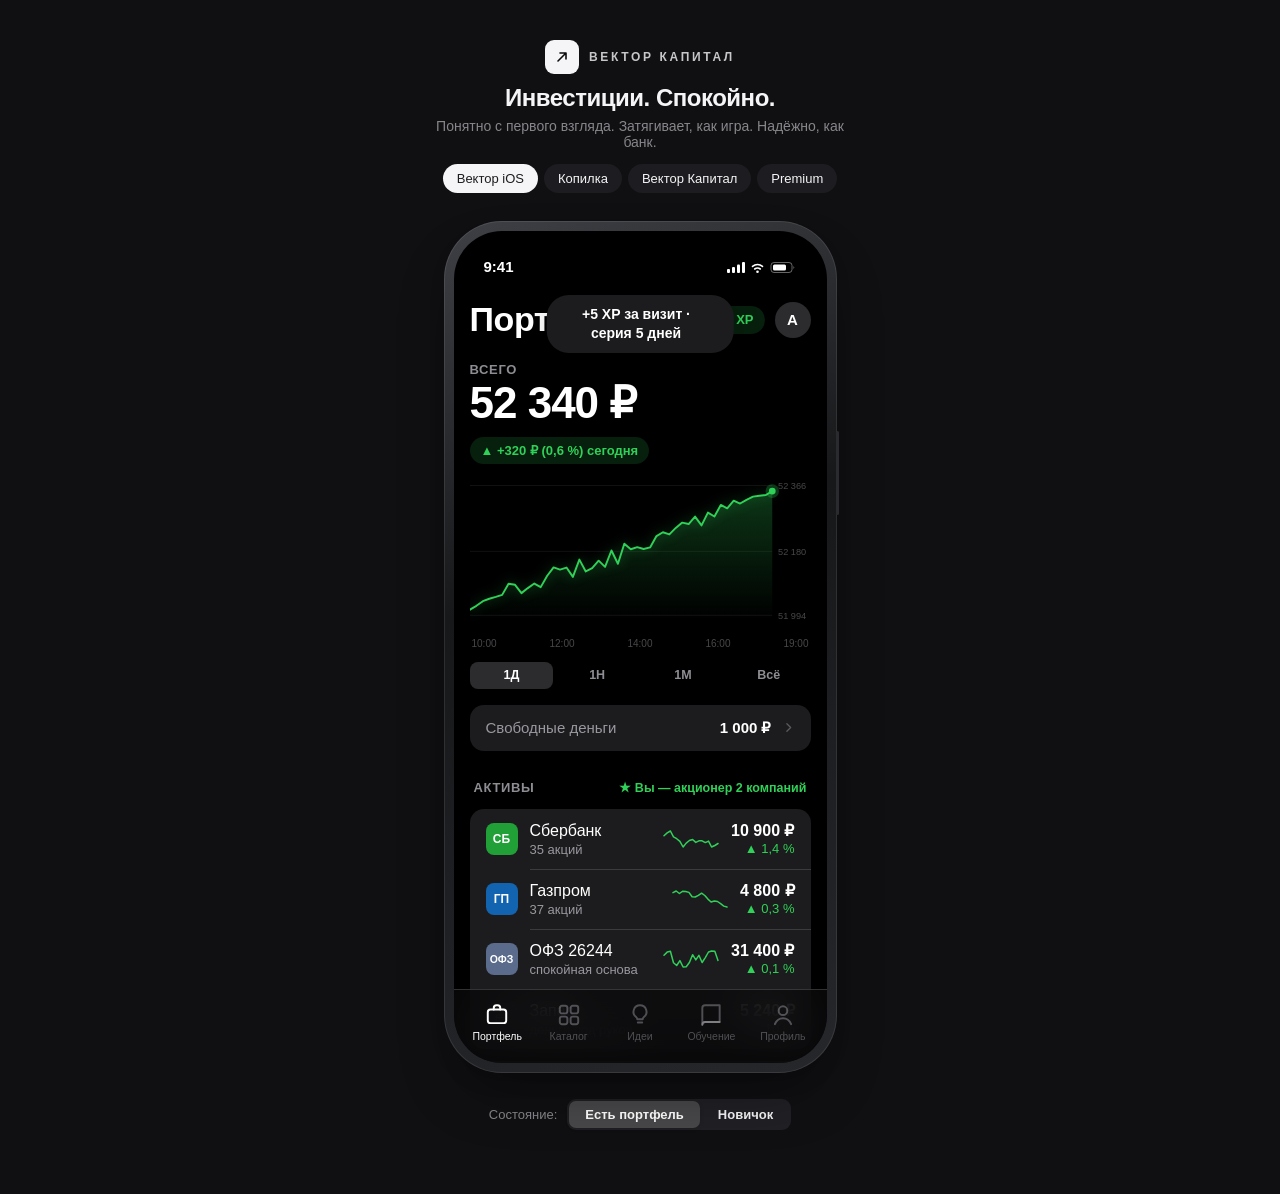
==== index.html @ 92e06905 "feat: flagship dark app with interactive charts in apple style New index.html flagship (Vektor Kapit" ====
<!DOCTYPE html>
<html lang="ru">
<head>
<meta charset="UTF-8">
<meta name="viewport" content="width=device-width, initial-scale=1, maximum-scale=1, user-scalable=no, viewport-fit=cover">
<title>Вектор Капитал — Инвестиции. Спокойно.</title>
<meta name="theme-color" content="#000000">
<link rel="manifest" href="manifest.json">
<link rel="apple-touch-icon" href="assets/icon-ios-180.png">
<link rel="icon" type="image/png" href="assets/icon-ios-180.png">
<meta name="apple-mobile-web-app-capable" content="yes">
<meta name="mobile-web-app-capable" content="yes">
<meta name="apple-mobile-web-app-status-bar-style" content="black-translucent">
<meta name="apple-mobile-web-app-title" content="Вектор">
<link rel="stylesheet" href="assets/system.css">
<link rel="stylesheet" href="assets/ios.css">
</head>
<body class="studio studio-dark">

<header class="studio-head">
  <div style="display:flex;align-items:center;justify-content:center;gap:10px;margin-bottom:10px;">
    <div class="logo-tile">
      <svg width="16" height="16" viewBox="0 0 24 24" aria-hidden="true"><path d="M6 18L18 6M9 6h9v9" style="fill:none;stroke:#0B0B0C;stroke-width:2.4;stroke-linecap:round;stroke-linejoin:round;"/></svg>
    </div>
    <div style="font-size:12px;font-weight:700;letter-spacing:.22em;color:rgba(245,245,247,.8);">ВЕКТОР КАПИТАЛ</div>
  </div>
  <h1>Инвестиции. Спокойно.</h1>
  <p>Понятно с первого взгляда. Затягивает, как игра. Надёжно, как банк.</p>
  <nav class="studio-nav">
    <a href="index.html" aria-current="page">Вектор iOS</a>
    <a href="kopilka.html">Копилка</a>
    <a href="vektor.html">Вектор Капитал</a>
    <a href="premium.html">Premium</a>
  </nav>
</header>

<div class="stage">
<div class="device">
<div class="device-screen brand-ios" data-welcome-toast="+5 XP за визит · серия 5 дней">
  <div class="island"></div>
  <div class="statusbar">
    <span>9:41</span>
    <svg width="70" height="13" viewBox="0 0 70 13" aria-hidden="true">
      <g fill="currentColor">
        <rect x="0" y="8" width="3" height="4" rx="1"/><rect x="5" y="6" width="3" height="6" rx="1"/>
        <rect x="10" y="3.5" width="3" height="8.5" rx="1"/><rect x="15" y="1" width="3" height="11" rx="1"/>
      </g>
      <g fill="none" stroke="currentColor" stroke-width="1.6" stroke-linecap="round">
        <path d="M25.5 5.4a8 8 0 0 1 10 0"/><path d="M27.7 8a4.8 4.8 0 0 1 5.6 0"/>
      </g>
      <circle cx="30.5" cy="10.8" r="1.3" fill="currentColor"/>
      <rect x="44" y="1.5" width="21" height="10" rx="3" fill="none" stroke="currentColor" opacity=".4"/>
      <rect x="46" y="3.5" width="13" height="6" rx="1.5" fill="currentColor"/>
      <path d="M66.5 5v3a2 2 0 0 0 0-3z" fill="currentColor" opacity=".5"/>
    </svg>
  </div>

  <div class="app">

    <!-- ================= Портфель ================= -->
    <section class="screen active" data-screen="home">
      <div style="display:flex;align-items:center;gap:10px;">
        <h1 class="large-title" style="margin:0;flex:1;">Портфель</h1>
        <span class="chip chip-gold" title="Серия: 5 дней подряд" data-bind="xp-chip">240 XP</span>
        <div class="avatar" style="width:36px;height:36px;font-size:15px;background:var(--card-2);color:#fff;">А</div>
      </div>

      <!-- Есть портфель -->
      <div data-when="full">
        <div style="margin-top:18px;">
          <div class="money-label">Всего</div>
          <div class="money-hero" data-bind="balance">52 340 ₽</div>
          <div style="display:flex;align-items:center;gap:8px;margin-top:10px;flex-wrap:wrap;">
            <span class="chip chip-gain" data-chart-delta="portfolio">▲ +320 ₽ (0,6 %) сегодня</span>
          </div>
        </div>

        <div class="chart-wrap" data-chart="portfolio"></div>
        <div class="chart-times" data-chart-times="portfolio"></div>
        <div class="periods" data-chart-periods="portfolio" role="group" aria-label="Период графика">
          <button data-period="1d" aria-pressed="true">1Д</button>
          <button data-period="1w" aria-pressed="false">1Н</button>
          <button data-period="1m" aria-pressed="false">1М</button>
          <button data-period="all" aria-pressed="false">Всё</button>
        </div>

        <button class="power-row" data-sheet="topup">
          <span class="pw-label">Свободные деньги</span>
          <span class="pw-val">1 000 ₽</span>
          <svg class="chev" width="13" height="13" viewBox="0 0 24 24" fill="none" stroke="currentColor" stroke-width="2.4" stroke-linecap="round" stroke-linejoin="round" aria-hidden="true" style="color:var(--ink-3);"><path d="m9 5 7 7-7 7"/></svg>
        </button>

        <div class="section-h" style="display:flex;justify-content:space-between;align-items:baseline;">
          <span>Активы</span>
          <span style="text-transform:none;letter-spacing:0;font-size:12.5px;color:var(--gain);font-weight:600;">★ Вы — акционер 2 компаний</span>
        </div>
        <div class="card flush">
          <button class="row" data-push="asset">
            <span class="r-icon" style="background:#21A038;font-size:12px;font-weight:700;">СБ</span>
            <span class="r-body"><span class="r-title">Сбербанк</span><span class="r-sub" style="display:block;">35 акций</span></span>
            <svg class="spark" data-spark="31" width="56" height="20" viewBox="0 0 56 20" aria-hidden="true"></svg>
            <span class="r-val"><span class="v">10 900 ₽</span><span class="d" style="color:var(--gain);display:block;">▲ 1,4 %</span></span>
          </button>
          <button class="row" data-toast-btn="В прототипе открыт Сбербанк — остальные по той же схеме">
            <span class="r-icon" style="background:#1264B1;font-size:12px;font-weight:700;">ГП</span>
            <span class="r-body"><span class="r-title">Газпром</span><span class="r-sub" style="display:block;">37 акций</span></span>
            <svg class="spark" data-spark="32" width="56" height="20" viewBox="0 0 56 20" aria-hidden="true"></svg>
            <span class="r-val"><span class="v">4 800 ₽</span><span class="d" style="color:var(--gain);display:block;">▲ 0,3 %</span></span>
          </button>
          <button class="row" data-toast-btn="В прототипе открыт Сбербанк — остальные по той же схеме">
            <span class="r-icon" style="background:#5A6B8C;font-size:10.5px;font-weight:700;">ОФЗ</span>
            <span class="r-body"><span class="r-title">ОФЗ 26244</span><span class="r-sub" style="display:block;">спокойная основа</span></span>
            <svg class="spark" data-spark="33" width="56" height="20" viewBox="0 0 56 20" aria-hidden="true"></svg>
            <span class="r-val"><span class="v">31 400 ₽</span><span class="d" style="color:var(--gain);display:block;">▲ 0,1 %</span></span>
          </button>
          <button class="row" data-sheet="topup">
            <span class="r-icon" style="background:var(--card-2);color:var(--ink-2);">
              <svg width="16" height="16" viewBox="0 0 24 24" fill="none" stroke="currentColor" stroke-width="1.8" stroke-linecap="round" stroke-linejoin="round" aria-hidden="true"><rect x="3.5" y="6" width="17" height="13" rx="2.5"/><path d="M3.5 10h17"/></svg>
            </span>
            <span class="r-body"><span class="r-title">Запас</span><span class="r-sub" style="display:block;">деньги под рукой</span></span>
            <span class="r-val"><span class="v">5 240 ₽</span><span class="d" style="color:var(--ink-2);display:block;">10 %</span></span>
          </button>
        </div>

        <div class="card">
          <div style="display:flex;align-items:center;gap:14px;">
            <div class="ring">
              <svg width="44" height="44" viewBox="0 0 44 44" aria-hidden="true">
                <circle cx="22" cy="22" r="18" fill="none" stroke="var(--fill)" stroke-width="4"/>
                <circle cx="22" cy="22" r="18" fill="none" stroke="var(--gain)" stroke-width="4" stroke-linecap="round" stroke-dasharray="113" stroke-dashoffset="75.5" data-bind="ring"/>
              </svg>
              <span class="ring-txt" data-bind="ring-count">1/3</span>
            </div>
            <div style="flex:1;">
              <div style="font-size:16px;font-weight:600;">Задания на сегодня</div>
              <div style="font-size:13px;color:var(--ink-2);">+5 XP за визит уже получены</div>
            </div>
          </div>
          <div class="kv" style="margin-top:8px;">
            <div class="kv-row task-row" data-task="visit"><span class="k">Зайти в приложение</span><span class="v" style="color:var(--gain);">+5 XP</span></div>
            <div class="kv-row task-row" data-task="lesson" style="cursor:pointer;" data-sheet="lesson"><span class="k">Пройти урок дня</span><span class="v" style="color:var(--gain);">+20 XP</span></div>
            <div class="kv-row task-row" data-task="topup" style="cursor:pointer;" data-sheet="topup"><span class="k">Пополнить на любую сумму</span><span class="v" style="color:var(--gain);">+10 XP</span></div>
          </div>
        </div>

        <div class="card tappable" role="button" tabindex="0">
          <div style="display:flex;align-items:center;gap:12px;">
            <div style="width:36px;height:36px;border-radius:10px;background:var(--gain-bg);color:var(--gain);display:flex;align-items:center;justify-content:center;flex:none;">
              <svg width="19" height="19" viewBox="0 0 24 24" fill="none" stroke="currentColor" stroke-width="1.8" stroke-linecap="round" stroke-linejoin="round" aria-hidden="true"><rect x="4" y="8" width="16" height="11" rx="2.5"/><path d="M9 8V6.5A2.5 2.5 0 0 1 11.5 4h1A2.5 2.5 0 0 1 15 6.5V8"/></svg>
            </div>
            <div style="flex:1;">
              <div style="font-size:16px;font-weight:600;">Цель «Отпуск»</div>
              <div style="font-size:13px;color:var(--ink-2);">100 000 ₽ к июню · осталось <span data-bind="goal-remaining">47 660 ₽</span></div>
            </div>
            <div style="font-size:15px;font-weight:700;font-variant-numeric:tabular-nums;" data-bind="goal-pct">52 %</div>
          </div>
          <div class="bar gold" style="margin-top:12px;"><i data-bind="goal-bar" style="width:52%;"></i></div>
        </div>

        <div class="btn-row">
          <button class="btn btn-primary" data-sheet="topup">Пополнить</button>
          <button class="btn btn-secondary" data-go-tab="catalog">Купить</button>
        </div>
      </div>

      <!-- Новичок -->
      <div data-when="new" hidden>
        <div class="card" style="margin-top:24px;">
          <div style="display:flex;justify-content:space-between;align-items:baseline;">
            <span class="sheet-cap" style="color:var(--gain);">Квест · шаг 1 из 3</span>
            <span class="chip chip-gold" style="padding:3px 9px;font-size:11.5px;">бейдж + 100 XP</span>
          </div>
          <div style="font-size:19px;font-weight:700;margin-top:8px;letter-spacing:-.2px;">Соберите первый портфель за 3 шага</div>
          <div class="bar gold" style="margin-top:14px;"><i style="width:33%;"></i></div>
          <button class="btn btn-primary" style="margin-top:16px;" data-go-tab="catalog">Продолжить — это 2 минуты</button>
        </div>

        <div class="card" style="display:flex;gap:12px;align-items:center;">
          <div style="width:36px;height:36px;border-radius:10px;background:var(--gain-bg);color:var(--gain);display:flex;align-items:center;justify-content:center;flex:none;">
            <svg width="18" height="18" viewBox="0 0 24 24" fill="none" stroke="currentColor" stroke-width="2" stroke-linecap="round" stroke-linejoin="round" aria-hidden="true"><path d="m5 12.5 4.5 4.5L19 7"/></svg>
          </div>
          <div style="font-size:14px;line-height:1.4;">На счёте <b>1 000 ₽</b> — пополнили, отличный старт</div>
        </div>
      </div>

      <div class="trust">
        <svg width="15" height="15" viewBox="0 0 24 24" fill="none" stroke="currentColor" stroke-width="1.8" stroke-linecap="round" stroke-linejoin="round" aria-hidden="true"><path d="M12 3.5 5 6v5.5c0 4.5 3 7.5 7 9 4-1.5 7-4.5 7-9V6z"/></svg>
        <span>Лицензия Банка России. Бумаги хранятся в депозитарии — отдельно от денег компании.</span>
      </div>
    </section>

    <!-- ================= Каталог ================= -->
    <section class="screen" data-screen="catalog">
      <h1 class="large-title">Каталог</h1>
      <p class="subtitle">Сбербанк, золото, облигации…</p>

      <div class="tiles">
        <div class="tile">
          <div class="t-name">МосБиржа</div>
          <div class="t-val">3 214</div>
          <div class="t-delta">▲ 0,9 %</div>
          <svg class="spark" data-spark="41" width="70" height="18" viewBox="0 0 70 18" aria-hidden="true"></svg>
        </div>
        <div class="tile">
          <div class="t-name">РТС</div>
          <div class="t-val">1 186</div>
          <div class="t-delta">▲ 0,7 %</div>
          <svg class="spark" data-spark="42" width="70" height="18" viewBox="0 0 70 18" aria-hidden="true"></svg>
        </div>
        <div class="tile">
          <div class="t-name">Золото</div>
          <div class="t-val">7 420 ₽</div>
          <div class="t-delta">▲ 0,4 %</div>
          <svg class="spark" data-spark="43" width="70" height="18" viewBox="0 0 70 18" aria-hidden="true"></svg>
        </div>
      </div>

      <div class="card tappable" role="button" tabindex="0" data-go-tab="ideas" style="border:1px solid rgba(48,209,88,.3);background:linear-gradient(140deg,#12241A 0%,#101312 60%,var(--card) 100%);">
        <div style="display:flex;justify-content:space-between;align-items:center;">
          <span style="font-size:12px;font-weight:600;letter-spacing:.06em;text-transform:uppercase;color:var(--gain);">Идея дня</span>
          <span class="chip chip-neutral">риск: спокойно</span>
        </div>
        <div style="font-size:19px;font-weight:700;margin-top:10px;letter-spacing:-.2px;">Облигации для спокойного старта</div>
        <div style="font-size:14px;color:var(--ink-2);margin-top:6px;">Вложили 12 000 ₽ — через год примерно <b style="color:var(--gain);">14 600 ₽</b></div>
      </div>

      <div class="section-h">Популярное</div>
      <div class="card flush">
        <button class="row" data-push="asset">
          <span class="r-icon" style="background:#21A038;font-size:12px;font-weight:700;">СБ</span>
          <span class="r-body"><span class="r-title">Сбербанк</span><span class="r-sub" style="display:block;">Акции · банк</span></span>
          <svg class="spark" data-spark="51" width="56" height="20" viewBox="0 0 56 20" aria-hidden="true"></svg>
          <span class="r-val"><span class="v">312 ₽</span><span class="d" style="color:var(--gain);display:block;">▲ 0,8 %</span></span>
        </button>
        <button class="row" data-toast-btn="В прототипе открыт Сбербанк — остальные по той же схеме">
          <span class="r-icon" style="background:#1264B1;font-size:12px;font-weight:700;">ГП</span>
          <span class="r-body"><span class="r-title">Газпром</span><span class="r-sub" style="display:block;">Акции · энергетика</span></span>
          <svg class="spark" data-spark="52" width="56" height="20" viewBox="0 0 56 20" aria-hidden="true"></svg>
          <span class="r-val"><span class="v">128 ₽</span><span class="d" style="color:var(--gain);display:block;">▲ 0,3 %</span></span>
        </button>
        <button class="row" data-toast-btn="В прототипе открыт Сбербанк — остальные по той же схеме">
          <span class="r-icon" style="background:#FC3F1D;font-size:13px;font-weight:700;">Я</span>
          <span class="r-body"><span class="r-title">Яндекс</span><span class="r-sub" style="display:block;">Акции · технологии</span></span>
          <svg class="spark" data-spark="53" width="56" height="20" viewBox="0 0 56 20" aria-hidden="true"></svg>
          <span class="r-val"><span class="v">4 215 ₽</span><span class="d" style="color:var(--gain);display:block;">▲ 1,2 %</span></span>
        </button>
        <button class="row" data-toast-btn="В прототипе открыт Сбербанк — остальные по той же схеме">
          <span class="r-icon" style="background:#5A6B8C;font-size:10.5px;font-weight:700;">ОФЗ</span>
          <span class="r-body"><span class="r-title">ОФЗ 26244</span><span class="r-sub" style="display:block;">Облигации · государство</span></span>
          <svg class="spark" data-spark="54" width="56" height="20" viewBox="0 0 56 20" aria-hidden="true"></svg>
          <span class="r-val"><span class="v">≈ 15 %</span><span class="d" style="color:var(--ink-2);display:block;">в год</span></span>
        </button>
        <button class="row" data-toast-btn="В прототипе открыт Сбербанк — остальные по той же схеме">
          <span class="r-icon" style="background:#8A6D1C;font-size:12px;font-weight:700;">Au</span>
          <span class="r-body"><span class="r-title">Фонд «Золото»</span><span class="r-sub" style="display:block;">Защита от инфляции</span></span>
          <svg class="spark" data-spark="55" width="56" height="20" viewBox="0 0 56 20" aria-hidden="true"></svg>
          <span class="r-val"><span class="v">5 100 ₽</span><span class="d" style="color:var(--gain);display:block;">▲ 0,4 %</span></span>
        </button>
      </div>
    </section>

    <!-- ================= Идеи ================= -->
    <section class="screen" data-screen="ideas">
      <h1 class="large-title">Идеи</h1>
      <p class="subtitle">Готовые решения — с объяснением, почему</p>

      <div class="card">
        <div style="display:flex;justify-content:space-between;align-items:center;">
          <span class="sheet-cap" style="color:var(--gain);">Идея дня</span>
          <span class="chip chip-neutral">спокойно · на 1–2 года</span>
        </div>
        <div style="font-size:19px;font-weight:700;margin-top:8px;letter-spacing:-.2px;">Облигации для спокойного старта</div>
        <div style="display:flex;align-items:baseline;gap:8px;margin-top:8px;">
          <span style="font-size:14px;color:var(--ink-2);">Вложили 12 000 ₽ — через год примерно</span>
          <span style="font-size:20px;font-weight:700;color:var(--gain);font-variant-numeric:tabular-nums;">14 600 ₽</span>
        </div>
        <p style="font-size:14px;line-height:1.5;color:var(--ink-2);margin:10px 0 0;"><b style="color:var(--ink);">Почему сейчас:</b> ставки высокие — государство платит за ожидание больше обычного. Колебания маленькие, подходит для первой покупки.</p>
        <button class="btn btn-secondary" style="margin-top:16px;" data-go-tab="catalog">Смотреть в каталоге</button>
      </div>

      <div class="section-h">Ещё три идеи</div>
      <div class="card flush">
        <button class="row no-icon" data-toast-btn="Идея откроется во второй фазе">
          <span class="r-body"><span class="r-title">Дивидендные акции</span><span class="r-sub" style="display:block;">компании, которые делятся прибылью</span></span>
          <svg class="chev" width="13" height="13" viewBox="0 0 24 24" fill="none" stroke="currentColor" stroke-width="2.4" stroke-linecap="round" stroke-linejoin="round" aria-hidden="true"><path d="m9 5 7 7-7 7"/></svg>
        </button>
        <button class="row no-icon" data-toast-btn="Идея откроется во второй фазе">
          <span class="r-body"><span class="r-title">Фонд «На всё сразу»</span><span class="r-sub" style="display:block;">один фонд — весь рынок</span></span>
          <svg class="chev" width="13" height="13" viewBox="0 0 24 24" fill="none" stroke="currentColor" stroke-width="2.4" stroke-linecap="round" stroke-linejoin="round" aria-hidden="true"><path d="m9 5 7 7-7 7"/></svg>
        </button>
        <button class="row no-icon" data-toast-btn="Идея откроется во второй фазе">
          <span class="r-body"><span class="r-title">Золото как защита</span><span class="r-sub" style="display:block;">когда рынок штормит</span></span>
          <svg class="chev" width="13" height="13" viewBox="0 0 24 24" fill="none" stroke="currentColor" stroke-width="2.4" stroke-linecap="round" stroke-linejoin="round" aria-hidden="true"><path d="m9 5 7 7-7 7"/></svg>
        </button>
      </div>
    </section>

    <!-- ================= Обучение ================= -->
    <section class="screen" data-screen="learn">
      <h1 class="large-title">Обучение</h1>
      <p class="subtitle">3 минуты в день — и рынок понятен</p>

      <div class="section-h">Раздел 1 · Основы</div>
      <div class="card flush">
        <div class="path-row">
          <div class="path-dot done">
            <svg width="16" height="16" viewBox="0 0 24 24" fill="none" stroke="currentColor" stroke-width="2.2" stroke-linecap="round" stroke-linejoin="round" aria-hidden="true"><path d="m5 12.5 4.5 4.5L19 7"/></svg>
          </div>
          <div style="flex:1;">
            <div style="font-size:15px;font-weight:600;">Что такое акция</div>
            <div style="font-size:12.5px;color:var(--ink-2);">пройдено · +20 XP</div>
          </div>
        </div>
        <div class="path-row" style="cursor:pointer;" data-sheet="lesson" role="button" tabindex="0">
          <div class="path-dot now" style="background:#F5F5F7;color:#000;">
            <svg width="14" height="14" viewBox="0 0 24 24" fill="currentColor" aria-hidden="true"><path d="M8 5.5v13l11-6.5z"/></svg>
          </div>
          <div style="flex:1;">
            <div style="font-size:15px;font-weight:600;">Почему цены прыгают</div>
            <div style="font-size:12.5px;color:var(--gain);font-weight:600;">урок дня · 3 мин · +20 XP</div>
          </div>
          <svg class="chev" width="13" height="13" viewBox="0 0 24 24" fill="none" stroke="currentColor" stroke-width="2.4" stroke-linecap="round" stroke-linejoin="round" aria-hidden="true" style="color:var(--ink-3);"><path d="m9 5 7 7-7 7"/></svg>
        </div>
        <div class="path-row" style="opacity:.55;">
          <div class="path-dot lock">
            <svg width="14" height="14" viewBox="0 0 24 24" fill="none" stroke="currentColor" stroke-width="1.8" stroke-linecap="round" stroke-linejoin="round" aria-hidden="true"><rect x="5.5" y="10.5" width="13" height="9" rx="2.5"/><path d="M8.5 10.5V8a3.5 3.5 0 0 1 7 0v2.5"/></svg>
          </div>
          <div style="flex:1;">
            <div style="font-size:15px;font-weight:600;">Облигации простыми словами</div>
            <div style="font-size:12.5px;color:var(--ink-2);">откроется после урока дня</div>
          </div>
        </div>
      </div>

      <div class="section-h">Раздел 2 · Спокойный инвестор</div>
      <div class="card" style="display:flex;gap:12px;align-items:center;opacity:.55;">
        <div class="path-dot lock">
          <svg width="14" height="14" viewBox="0 0 24 24" fill="none" stroke="currentColor" stroke-width="1.8" stroke-linecap="round" stroke-linejoin="round" aria-hidden="true"><rect x="5.5" y="10.5" width="13" height="9" rx="2.5"/><path d="M8.5 10.5V8a3.5 3.5 0 0 1 7 0v2.5"/></svg>
        </div>
        <div style="font-size:14px;color:var(--ink-2);">Откроется после раздела «Основы»</div>
      </div>
    </section>

    <!-- ================= Профиль ================= -->
    <section class="screen" data-screen="profile">
      <h1 class="large-title">Профиль</h1>

      <div class="card" style="display:flex;align-items:center;gap:14px;">
        <div class="avatar" style="background:var(--card-2);color:#fff;">А</div>
        <div style="flex:1;">
          <div style="font-size:18px;font-weight:700;">Анна</div>
          <div style="font-size:13px;color:var(--ink-2);">Уровень 2 · Новичок · с июля 2026</div>
        </div>
        <span class="chip chip-gold" data-bind="xp-chip">240 XP</span>
      </div>

      <div class="card" style="display:flex;gap:12px;align-items:flex-start;">
        <div style="width:36px;height:36px;border-radius:10px;background:var(--gain-bg);display:flex;align-items:center;justify-content:center;flex:none;">
          <svg width="17" height="19" viewBox="0 0 24 24" fill="var(--gain)" aria-hidden="true"><path d="M12 2.5c1.3 3.6-4.4 5.3-4.4 10.4a4.4 4.4 0 0 0 8.8 0c0-2.1-1-3.4-1.7-4.4-.8 1.2-1.7 1.5-1.7 1.5.5-2.2.1-5.1-1-7.5z"/></svg>
        </div>
        <div>
          <div style="font-size:16px;font-weight:600;">Серия: 5 дней подряд</div>
          <div style="font-size:13px;color:var(--ink-2);margin-top:2px;">За визит или урок — не за сделки.</div>
        </div>
      </div>

      <div class="section-h">Бейджи</div>
      <div class="badges">
        <div class="badge">
          <div class="b-ico" style="color:var(--gain);"><svg width="22" height="22" viewBox="0 0 24 24" fill="none" stroke="currentColor" stroke-width="2" stroke-linecap="round" stroke-linejoin="round" aria-hidden="true"><path d="m5 12.5 4.5 4.5L19 7"/></svg></div>
          <div class="b-name">Первый шаг</div>
        </div>
        <div class="badge">
          <div class="b-ico" style="color:var(--gain);"><svg width="22" height="22" viewBox="0 0 24 24" fill="currentColor" aria-hidden="true"><path d="m12 3 2.4 5.4 5.9.6-4.4 4 1.2 5.8L12 15.9l-5.1 2.9 1.2-5.8-4.4-4 5.9-.6z"/></svg></div>
          <div class="b-name">Первая покупка</div>
        </div>
        <div class="badge locked">
          <div class="b-ico" style="color:var(--ink-2);"><svg width="22" height="22" viewBox="0 0 24 24" fill="none" stroke="currentColor" stroke-width="1.8" stroke-linecap="round" stroke-linejoin="round" aria-hidden="true"><rect x="5.5" y="10.5" width="13" height="9" rx="2.5"/><path d="M8.5 10.5V8a3.5 3.5 0 0 1 7 0v2.5"/></svg></div>
          <div class="b-name">Неделя выдержки</div>
        </div>
      </div>

      <div class="section-h">Цель</div>
      <div class="card">
        <div style="display:flex;justify-content:space-between;align-items:baseline;">
          <span style="font-size:16px;font-weight:600;">«Отпуск»</span>
          <span style="font-size:13px;color:var(--ink-2);font-variant-numeric:tabular-nums;" data-bind="goal-summary">52 340 ₽ из 100 000 ₽ · к июню</span>
        </div>
        <div class="bar gold" style="margin-top:12px;"><i data-bind="goal-bar" style="width:52%;"></i></div>
      </div>

      <div class="section-h">Настройки</div>
      <div class="card flush">
        <button class="row no-icon" data-push="notif">
          <span class="r-body"><span class="r-title">Уведомления</span><span class="r-sub" style="display:block;">Только полезные</span></span>
          <svg class="chev" width="13" height="13" viewBox="0 0 24 24" fill="none" stroke="currentColor" stroke-width="2.4" stroke-linecap="round" stroke-linejoin="round" aria-hidden="true"><path d="m9 5 7 7-7 7"/></svg>
        </button>
        <button class="row no-icon" data-toast-btn="Чат поддержки — фаза 2">
          <span class="r-body"><span class="r-title">Помощь</span><span class="r-sub" style="display:block;">Ответим простыми словами</span></span>
          <svg class="chev" width="13" height="13" viewBox="0 0 24 24" fill="none" stroke="currentColor" stroke-width="2.4" stroke-linecap="round" stroke-linejoin="round" aria-hidden="true"><path d="m9 5 7 7-7 7"/></svg>
        </button>
      </div>

      <div class="section-h">Версии прототипа</div>
      <div class="card flush">
        <a class="row no-icon" href="kopilka.html" style="text-decoration:none;color:var(--ink);">
          <span class="r-body"><span class="r-title">Копилка</span><span class="r-sub" style="display:block;">изумрудная версия · light</span></span>
          <svg class="chev" width="13" height="13" viewBox="0 0 24 24" fill="none" stroke="currentColor" stroke-width="2.4" stroke-linecap="round" stroke-linejoin="round" aria-hidden="true"><path d="m9 5 7 7-7 7"/></svg>
        </a>
        <a class="row no-icon" href="vektor.html" style="text-decoration:none;color:var(--ink);">
          <span class="r-body"><span class="r-title">Вектор Капитал</span><span class="r-sub" style="display:block;">синяя версия · light</span></span>
          <svg class="chev" width="13" height="13" viewBox="0 0 24 24" fill="none" stroke="currentColor" stroke-width="2.4" stroke-linecap="round" stroke-linejoin="round" aria-hidden="true"><path d="m9 5 7 7-7 7"/></svg>
        </a>
        <a class="row no-icon" href="premium.html" style="text-decoration:none;color:var(--ink);">
          <span class="r-body"><span class="r-title">Вектор Капитал Premium</span><span class="r-sub" style="display:block;">тёмная версия · золото</span></span>
          <svg class="chev" width="13" height="13" viewBox="0 0 24 24" fill="none" stroke="currentColor" stroke-width="2.4" stroke-linecap="round" stroke-linejoin="round" aria-hidden="true"><path d="m9 5 7 7-7 7"/></svg>
        </a>
      </div>
    </section>

    <!-- ================= Push: Сбербанк ================= -->
    <section class="push" id="push-asset">
      <div class="push-nav">
        <button class="back" data-back>
          <svg width="17" height="17" viewBox="0 0 24 24" fill="none" stroke="currentColor" stroke-width="2.4" stroke-linecap="round" stroke-linejoin="round" aria-hidden="true"><path d="m15 5-7 7 7 7"/></svg>
          Назад
        </button>
        <span class="push-title">Сбербанк</span>
      </div>

      <div style="display:flex;align-items:center;gap:12px;margin-top:4px;">
        <span style="width:44px;height:44px;border-radius:12px;background:#21A038;color:#fff;display:flex;align-items:center;justify-content:center;font-size:15px;font-weight:700;flex:none;">СБ</span>
        <div style="flex:1;">
          <div style="font-size:20px;font-weight:700;letter-spacing:-.2px;">Сбербанк</div>
          <div style="font-size:13px;color:var(--ink-2);">Акции · банк</div>
        </div>
      </div>

      <div style="margin-top:16px;">
        <div class="money-hero" style="font-size:36px;">312 ₽ <span style="font-size:15px;font-weight:500;color:var(--ink-2);letter-spacing:0;">за акцию</span></div>
        <div style="margin-top:8px;">
          <span class="chip chip-gain" data-chart-delta="sber">▲ +2,5 ₽ (0,8 %) сегодня</span>
        </div>
      </div>

      <div class="chart-wrap" data-chart="sber"></div>
      <div class="chart-times" data-chart-times="sber"></div>
      <div class="periods" data-chart-periods="sber" role="group" aria-label="Период графика">
        <button data-period="1d" aria-pressed="true">1Д</button>
        <button data-period="1w" aria-pressed="false">1Н</button>
        <button data-period="1m" aria-pressed="false">1М</button>
        <button data-period="1y" aria-pressed="false">1Г</button>
        <button data-period="5y" aria-pressed="false">5Л</button>
        <button data-period="all" aria-pressed="false">Всё</button>
      </div>

      <div class="card">
        <div class="sheet-cap">Если вложить 10 000 ₽</div>
        <div style="display:flex;align-items:baseline;gap:8px;margin-top:6px;">
          <span style="font-size:14px;color:var(--ink-2);">через год ≈</span>
          <span style="font-size:26px;font-weight:700;color:var(--gain);font-variant-numeric:tabular-nums;">11 200 ₽</span>
        </div>
        <p style="font-size:13.5px;color:var(--ink-2);margin:8px 0 0;">Вы получите ≈ 32 акции и станете акционером.</p>
        <p class="disclaimer" style="margin:6px 0 0;">Ориентир по прошлым годам, не гарантия. Цена может колебаться.</p>
      </div>

      <div class="card">
        <div class="sheet-cap">Простыми словами</div>
        <p style="margin:8px 0 0;font-size:15px;line-height:1.5;">Самый большой банк страны: картами Сбера пользуется каждый второй. Покупая акцию, вы становитесь совладельцем — и зарабатываете, когда банк растёт.</p>
      </div>

      <div class="card" style="display:flex;gap:12px;align-items:flex-start;">
        <span class="tag-risk" style="margin-top:1px;">средне</span>
        <p style="margin:0;font-size:13.5px;color:var(--ink-2);line-height:1.45;">Цена «дышит», но на горизонте от года колебания обычно сглаживаются.</p>
      </div>

      <div class="section-h">Для опытных</div>
      <div class="card">
        <div class="kv" style="margin-top:0;">
          <div class="kv-row"><span class="k">Дивиденды</span><span class="v">≈ 10 % в год</span></div>
          <div class="kv-row"><span class="k">P/E</span><span class="v">4,1</span></div>
          <div class="kv-row"><span class="k">За 5 лет</span><span class="v" style="color:var(--gain);">+118 %</span></div>
        </div>
      </div>

      <div class="btn-row">
        <button class="btn btn-primary" data-sheet="buy">Купить</button>
        <button class="btn btn-secondary" data-toast-btn="В прототипе — покупка; продажа устроена так же">Продать</button>
      </div>
    </section>

    <!-- ================= Push: Уведомления ================= -->
    <section class="push" id="push-notif">
      <div class="push-nav">
        <button class="back" data-back>
          <svg width="17" height="17" viewBox="0 0 24 24" fill="none" stroke="currentColor" stroke-width="2.4" stroke-linecap="round" stroke-linejoin="round" aria-hidden="true"><path d="m15 5-7 7 7 7"/></svg>
          Профиль
        </button>
        <span class="push-title">Уведомления</span>
      </div>

      <div class="card flush" style="margin-top:4px;">
        <div class="row" style="cursor:default;">
          <span class="r-icon" style="background:var(--gain-bg);color:var(--gain);">
            <svg width="17" height="17" viewBox="0 0 24 24" fill="none" stroke="currentColor" stroke-width="1.8" stroke-linecap="round" stroke-linejoin="round" aria-hidden="true"><path d="M6 16.5v-5a6 6 0 0 1 12 0v5l1.5 2.5H4.5z"/><path d="M10.3 21a2 2 0 0 0 3.4 0"/></svg>
          </span>
          <span class="r-body"><span class="r-title" style="font-size:15px;">Урок дня ждёт — 3 минуты</span><span class="r-sub" style="display:block;">сегодня, 10:00</span></span>
        </div>
        <div class="row" style="cursor:default;">
          <span class="r-icon" style="background:var(--gain-bg);color:var(--gain);">
            <svg width="15" height="17" viewBox="0 0 24 24" fill="currentColor" aria-hidden="true"><path d="M12 2.5c1.3 3.6-4.4 5.3-4.4 10.4a4.4 4.4 0 0 0 8.8 0c0-2.1-1-3.4-1.7-4.4-.8 1.2-1.7 1.5-1.7 1.5.5-2.2.1-5.1-1-7.5z"/></svg>
          </span>
          <span class="r-body"><span class="r-title" style="font-size:15px;">Серия 5 дней — так держать!</span><span class="r-sub" style="display:block;">вчера</span></span>
        </div>
        <div class="row" style="cursor:default;">
          <span class="r-icon" style="background:var(--card-2);color:var(--ink-2);">
            <svg width="17" height="17" viewBox="0 0 24 24" fill="none" stroke="currentColor" stroke-width="1.8" stroke-linecap="round" stroke-linejoin="round" aria-hidden="true"><rect x="4" y="8" width="16" height="11" rx="2.5"/><path d="M9 8V6.5A2.5 2.5 0 0 1 11.5 4h1A2.5 2.5 0 0 1 15 6.5V8"/></svg>
          </span>
          <span class="r-body"><span class="r-title" style="font-size:15px;">До «Отпуска» осталось 47 660 ₽</span><span class="r-sub" style="display:block;">в понедельник</span></span>
        </div>
      </div>

      <p style="font-size:13px;color:var(--ink-2);margin:14px 4px 0;line-height:1.45;">Никаких «срочно покупайте» — только привычка, уроки и цель.</p>
    </section>

    <!-- ================= Шторки ================= -->
    <button class="dim" aria-label="Закрыть" tabindex="-1"></button>

    <div class="sheet" id="sheet-buy">
      <div class="grabber"></div>

      <div class="sheet-step on" data-step="1">
        <div class="sheet-cap">Шаг 1 из 2 · 312 ₽ за акцию</div>
        <h3>Сколько вложить?</h3>
        <div class="amounts" data-growth="1.12">
          <button data-amount="5000">5 000 ₽</button>
          <button data-amount="10000" aria-pressed="true">10 000 ₽</button>
          <button data-amount="25000">25 000 ₽</button>
        </div>
        <div class="kv" style="margin-top:14px;">
          <div class="kv-row"><span class="k">Ваша доля</span><span class="v" style="color:var(--gain);" data-shares-out data-price="312">≈ 32 акции</span></div>
          <div class="kv-row"><span class="k">Через год</span><span class="v" style="color:var(--gain);" data-projection>11 200 ₽</span></div>
        </div>
        <p style="font-size:13px;color:var(--ink-2);margin:10px 0 0;">Покупаем на сумму, а не «лотами» — так проще.</p>
        <button class="btn btn-primary" style="margin-top:18px;" data-goto="2">Проверить заявку</button>
      </div>

      <div class="sheet-step" data-step="2">
        <div class="sheet-cap">Шаг 2 из 2</div>
        <h3>Всё верно?</h3>
        <div class="kv">
          <div class="kv-row"><span class="k">Вы покупаете</span><span class="v">Сбербанк · <span data-amount-out>10 000 ₽</span></span></div>
          <div class="kv-row"><span class="k">Ваша доля</span><span class="v" style="color:var(--gain);" data-shares-out data-price="312">≈ 32 акции</span></div>
          <div class="kv-row"><span class="k">Когда купим</span><span class="v">Сразу</span></div>
          <div class="kv-row"><span class="k">Комиссия</span><span class="v">0 ₽</span></div>
          <div class="kv-row"><span class="k">Продать можно</span><span class="v">В любой день</span></div>
        </div>
        <button class="btn btn-primary" style="margin-top:16px;" data-goto="3" data-buy-confirm>Подтвердить покупку</button>
        <button class="btn btn-plain" data-goto="1">Отменить</button>
      </div>

      <div class="sheet-step" data-step="3">
        <div class="success-wrap">
          <h3>Вы — акционер</h3>

          <div class="cert">
            <div class="seal">
              <svg width="15" height="15" viewBox="0 0 24 24" fill="currentColor" aria-hidden="true"><path d="m12 3 2.4 5.4 5.9.6-4.4 4 1.2 5.8L12 15.9l-5.1 2.9 1.2-5.8-4.4-4 5.9-.6z"/></svg>
            </div>
            <div class="cert-cap">Сертификат акционера</div>
            <div class="cert-name">Анна · Сбербанк</div>
            <div class="cert-sub">доля: <span data-shares-out data-price="312">≈ 32 акции</span></div>
            <div class="cert-no">№ VK-2026-0512</div>
          </div>

          <div style="display:flex;gap:8px;justify-content:center;margin-top:12px;">
            <span class="chip chip-gold">+100 XP</span>
            <span class="chip chip-neutral">Бейдж «Первая покупка»</span>
          </div>
          <p style="font-size:13.5px;color:var(--ink-2);margin:14px 0 0;line-height:1.45;">Совет: не продавайте при первых колебаниях — время работает на вас.</p>
          <button class="btn btn-primary" style="margin-top:18px;" data-finish>Смотреть портфель</button>
        </div>
      </div>
    </div>

    <div class="sheet" id="sheet-lesson">
      <div class="grabber"></div>

      <div class="sheet-step on" data-step="1">
        <div class="sheet-cap" style="color:var(--gain);">Урок дня · 3 мин · +20 XP</div>
        <h3>Почему цены прыгают</h3>
        <p style="font-size:15px;line-height:1.5;margin:10px 0 0;">Цена акции меняется каждый день — как настроение рынка. Кто-то покупает, кто-то продаёт, и цена «дышит».</p>
        <p style="font-size:15px;line-height:1.5;color:var(--ink-2);margin:8px 0 0;">Это не поломка — это нормальная жизнь биржи.</p>
        <button class="btn btn-primary" style="margin-top:20px;" data-goto="2">Дальше</button>
      </div>

      <div class="sheet-step" data-step="2">
        <div class="sheet-cap" style="color:var(--gain);">Урок дня · 2 из 3</div>
        <h3>Чем длиннее срок — тем спокойнее</h3>
        <p style="font-size:15px;line-height:1.5;margin:10px 0 0;">Дневные скачки на горизонте 3–5 лет превращаются в ровную линию роста.</p>
        <p style="font-size:15px;line-height:1.5;color:var(--ink-2);margin:8px 0 0;">Поэтому для долгой цели — как ваш «Отпуск» — колебания почти не важны.</p>
        <button class="btn btn-primary" style="margin-top:20px;" data-goto="3">Дальше</button>
      </div>

      <div class="sheet-step" data-step="3">
        <div class="sheet-cap" style="color:var(--gain);">Проверим себя</div>
        <h3>Ваш портфель просел на 2 % за день. Что делаете?</h3>
        <button class="quiz-opt">Срочно всё продать</button>
        <button class="quiz-opt" data-correct="true">Ничего: для долгой цели это нормально</button>
        <div class="quiz-note"></div>
        <button class="btn btn-primary" style="margin-top:12px;" data-quiz-done disabled data-lesson-done data-close-sheet data-toast-btn="Урок пройден" data-toast-xp="+20 XP">Завершить · +20 XP</button>
      </div>
    </div>

    <div class="sheet" id="sheet-topup">
      <div class="grabber"></div>

      <div class="sheet-step on" data-step="1">
        <div class="sheet-cap">Пополнение</div>
        <h3>Сколько внести?</h3>
        <div class="num-display"><span data-bind="num-display">5 000</span><span class="rub">₽</span></div>
        <div class="num-presets">
          <button data-num-add="1000">+1 000</button>
          <button data-num-add="5000">+5 000</button>
          <button data-num-add="10000">+10 000</button>
        </div>
        <div class="numpad">
          <button data-num="1">1</button><button data-num="2">2</button><button data-num="3">3</button>
          <button data-num="4">4</button><button data-num="5">5</button><button data-num="6">6</button>
          <button data-num="7">7</button><button data-num="8">8</button><button data-num="9">9</button>
          <span></span><button data-num="0">0</button><button data-num="del" aria-label="Удалить">⌫</button>
        </div>
        <button class="btn btn-primary" style="margin-top:10px;" data-topup-confirm>Пополнить</button>
        <p class="disclaimer" style="text-align:center;">Прототип: деньги виртуальные, без списаний.</p>
      </div>

      <div class="sheet-step" data-step="2">
        <div class="success-wrap">
          <div class="success-mark">
            <svg width="30" height="30" viewBox="0 0 24 24" fill="none" stroke="currentColor" stroke-width="2.4" stroke-linecap="round" stroke-linejoin="round" aria-hidden="true"><path d="m5 12.5 4.5 4.5L19 7"/></svg>
          </div>
          <h3>Счёт пополнен</h3>
          <p style="font-size:14px;color:var(--ink-2);margin:10px 0 0;"><b style="color:var(--gain);" data-bind="topup-out">+5 000 ₽</b> уже в «Запасе» и работают на вашу цель.</p>
          <button class="btn btn-primary" style="margin-top:18px;" data-close-sheet>Отлично</button>
        </div>
      </div>
    </div>

    <div class="toast" role="status"><span class="t-text"></span><span class="t-xp"></span></div>

  </div>

  <!-- ================= Таб-бар ================= -->
  <nav class="tabbar">
    <button data-tab="home" aria-selected="true">
      <svg width="26" height="26" viewBox="0 0 24 24" fill="none" stroke="currentColor" stroke-width="1.8" stroke-linecap="round" stroke-linejoin="round" aria-hidden="true"><rect x="3.5" y="7" width="17" height="12.5" rx="2.5"/><path d="M9 7V5.5A2.5 2.5 0 0 1 11.5 3h1A2.5 2.5 0 0 1 15 5.5V7"/></svg>
      Портфель
    </button>
    <button data-tab="catalog" aria-selected="false">
      <svg width="26" height="26" viewBox="0 0 24 24" fill="none" stroke="currentColor" stroke-width="1.8" stroke-linecap="round" stroke-linejoin="round" aria-hidden="true"><rect x="3.5" y="3.5" width="7" height="7" rx="2"/><rect x="13.5" y="3.5" width="7" height="7" rx="2"/><rect x="3.5" y="13.5" width="7" height="7" rx="2"/><rect x="13.5" y="13.5" width="7" height="7" rx="2"/></svg>
      Каталог
    </button>
    <button data-tab="ideas" aria-selected="false">
      <svg width="26" height="26" viewBox="0 0 24 24" fill="none" stroke="currentColor" stroke-width="1.8" stroke-linecap="round" stroke-linejoin="round" aria-hidden="true"><path d="M12 3a6 6 0 0 0-3.6 10.8c.7.55 1.1 1.3 1.1 2.2h5c0-.9.4-1.65 1.1-2.2A6 6 0 0 0 12 3z"/><path d="M10 19h4"/></svg>
      Идеи
    </button>
    <button data-tab="learn" aria-selected="false">
      <svg width="26" height="26" viewBox="0 0 24 24" fill="none" stroke="currentColor" stroke-width="1.8" stroke-linecap="round" stroke-linejoin="round" aria-hidden="true"><path d="M4 5.5A2.5 2.5 0 0 1 6.5 3H20v15.5H6.5A2.5 2.5 0 0 0 4 21z"/><path d="M20 18.5H6.5A2.5 2.5 0 0 0 4 21"/></svg>
      Обучение
    </button>
    <button data-tab="profile" aria-selected="false">
      <svg width="26" height="26" viewBox="0 0 24 24" fill="none" stroke="currentColor" stroke-width="1.8" stroke-linecap="round" stroke-linejoin="round" aria-hidden="true"><circle cx="12" cy="8" r="4"/><path d="M4.5 20.5c1.6-3.8 4.3-5.5 7.5-5.5s5.9 1.7 7.5 5.5"/></svg>
      Профиль
    </button>
  </nav>
</div>
</div>
</div>

<div class="proto-controls">
  <span class="hint">Состояние:</span>
  <div class="seg" role="group" aria-label="Состояние демо">
    <button data-state="full" aria-pressed="true">Есть портфель</button>
    <button data-state="new" aria-pressed="false">Новичок</button>
  </div>
</div>

<script src="assets/app.js"></script>
<script src="assets/chart.js"></script>
</body>
</html>
---- assets/system.css ----
/* ============================================================
   iOS design system — Копилка / Вектор Капитал
   Источник истины: DESIGN.md
   ============================================================ */

*, *::before, *::after { box-sizing: border-box; }
html, body { margin: 0; padding: 0; }
html { -webkit-tap-highlight-color: transparent; }
body { overscroll-behavior-y: none; }
button, a { touch-action: manipulation; }

:root {
  /* iOS neutral palette — light */
  --ios-bg-grouped: #F2F2F7;
  --ios-card: #FFFFFF;
  --ios-label: #000000;
  --ios-label-2: rgba(60,60,67,.6);
  --ios-label-3: rgba(60,60,67,.33);
  --ios-sep: rgba(60,60,67,.29);
  --ios-fill: rgba(120,120,128,.12);
  --ios-fill-2: rgba(120,120,128,.2);

  /* motion */
  --ease-out: cubic-bezier(.25,.75,.3,1);
  --ease-sheet: cubic-bezier(.32,.72,0,1);
  --t-fast: 120ms;
  --t-med: 240ms;
  --t-sheet: 360ms;

  --r-card: 14px;
  --r-btn: 14px;

  --font-ui: -apple-system, BlinkMacSystemFont, "SF Pro Text", "SF Pro Display", "Segoe UI", Roboto, "Helvetica Neue", sans-serif;
  --font-serif: "New York", "Times New Roman", Georgia, serif;
}

/* ---------- Brand scopes ---------- */
.brand-kopilka {
  --bg: var(--ios-bg-grouped);
  --card: var(--ios-card);
  --ink: var(--ios-label);
  --ink-2: var(--ios-label-2);
  --ink-3: var(--ios-label-3);
  --sep: var(--ios-sep);
  --fill: var(--ios-fill);
  --fill-2: var(--ios-fill-2);
  --accent: #149954;
  --accent-fg: #FFFFFF;
  --accent-soft: rgba(20,153,84,.12);
  --gain: #149954;
  --gain-bg: rgba(20,153,84,.12);
  --loss: rgba(60,60,67,.6);
  --gold: #B27B16;
  --card-shadow: 0 1px 2px rgba(0,0,0,.04);
  --blur-bg: rgba(249,249,249,.82);
}

.brand-vektor {
  --bg: var(--ios-bg-grouped);
  --card: var(--ios-card);
  --ink: var(--ios-label);
  --ink-2: var(--ios-label-2);
  --ink-3: var(--ios-label-3);
  --sep: var(--ios-sep);
  --fill: var(--ios-fill);
  --fill-2: var(--ios-fill-2);
  --accent: #1D63D8;
  --accent-fg: #FFFFFF;
  --accent-soft: rgba(29,99,216,.11);
  --gain: #149954;
  --gain-bg: rgba(20,153,84,.12);
  --loss: rgba(60,60,67,.6);
  --gold: #B27B16;
  --card-shadow: 0 1px 2px rgba(0,0,0,.04);
  --blur-bg: rgba(249,249,249,.82);
}

.brand-premium {
  --bg: #000000;
  --card: #1C1C1E;
  --card-2: #2C2C2E;
  --ink: #FFFFFF;
  --ink-2: rgba(235,235,245,.6);
  --ink-3: rgba(235,235,245,.3);
  --sep: rgba(84,84,88,.6);
  --fill: rgba(120,120,128,.24);
  --fill-2: rgba(120,120,128,.32);
  --accent: #30B57C;
  --accent-fg: #04140C;
  --accent-soft: rgba(48,181,124,.16);
  --gain: #4CC38A;
  --gain-bg: rgba(76,195,138,.14);
  --loss: rgba(235,235,245,.6);
  --gold: #D9B36A;
  --gold-soft: rgba(217,179,106,.14);
  --card-shadow: none;
  --blur-bg: rgba(18,18,20,.78);
  color-scheme: dark;
}

/* ============================================================
   Studio (page chrome around the phone)
   ============================================================ */
.studio {
  min-height: 100vh;
  min-height: 100dvh;
  background: #F5F5F7;
  color: #1D1D1F;
  font-family: var(--font-ui);
  display: flex;
  flex-direction: column;
  align-items: center;
  padding: 40px 24px 64px;
  -webkit-font-smoothing: antialiased;
}
.studio.studio-dark { background: #101013; color: #F5F5F7; }

.studio-head {
  text-align: center;
  margin-bottom: 28px;
}
.studio-head .eyebrow {
  font-size: 12px;
  font-weight: 600;
  letter-spacing: .08em;
  text-transform: uppercase;
  color: #86868B;
  margin-bottom: 6px;
}
.studio-head h1 {
  font-size: 24px;
  font-weight: 700;
  letter-spacing: -.02em;
  margin: 0;
}
.studio-head p {
  font-size: 14px;
  color: #86868B;
  margin: 6px 0 0;
  max-width: 420px;
}
.studio-nav {
  margin-top: 14px;
  display: flex;
  gap: 6px;
  justify-content: center;
  flex-wrap: wrap;
}
.studio-nav a {
  font-size: 13px;
  font-weight: 500;
  color: inherit;
  text-decoration: none;
  padding: 7px 14px;
  border-radius: 999px;
  background: rgba(120,120,128,.12);
  transition: background var(--t-fast) var(--ease-out);
}
.studio-nav a:hover { background: rgba(120,120,128,.2); }
.studio-nav a[aria-current="page"] {
  background: #1D1D1F;
  color: #F5F5F7;
}
.studio-dark .studio-nav a[aria-current="page"] { background: #F5F5F7; color: #1D1D1F; }

.proto-controls {
  margin-top: 26px;
  display: flex;
  align-items: center;
  gap: 10px;
}
.proto-controls .hint { font-size: 13px; color: #86868B; }

/* segmented control (page level) */
.seg {
  display: inline-flex;
  padding: 2px;
  border-radius: 9px;
  background: rgba(120,120,128,.16);
  gap: 2px;
}
.seg button {
  appearance: none;
  border: 0;
  font: 600 13px/1 var(--font-ui);
  color: inherit;
  background: transparent;
  padding: 7px 16px;
  border-radius: 7px;
  cursor: pointer;
  transition: background var(--t-fast) var(--ease-out), box-shadow var(--t-fast) var(--ease-out);
}
.seg button[aria-pressed="true"] {
  background: #FFFFFF;
  box-shadow: 0 1px 4px rgba(0,0,0,.12);
  color: #000;
}
.studio-dark .seg button[aria-pressed="true"] { background: #48484A; color: #fff; }

/* ============================================================
   Device frame
   ============================================================ */
.stage { display: flex; justify-content: center; }
.device {
  position: relative;
  width: 393px;
  height: 852px;
  border-radius: 58px;
  padding: 10px;
  background: linear-gradient(160deg, #3E4045, #17181A 40%, #26272B);
  box-shadow:
    0 0 0 1px rgba(255,255,255,.09) inset,
    0 30px 60px -18px rgba(0,0,0,.4),
    0 12px 24px -12px rgba(0,0,0,.28);
  flex: none;
}
.device::after { /* side button hint */
  content: "";
  position: absolute;
  right: -2px;
  top: 210px;
  width: 3px;
  height: 84px;
  border-radius: 2px;
  background: #2A2B2F;
}
.device-screen {
  position: relative;
  width: 100%;
  height: 100%;
  border-radius: 48px;
  overflow: hidden;
  background: var(--bg);
  color: var(--ink);
  font-family: var(--font-ui);
  font-size: 17px;
  line-height: 1.35;
  -webkit-font-smoothing: antialiased;
}
.island {
  position: absolute;
  top: 12px;
  left: 50%;
  transform: translateX(-50%);
  width: 122px;
  height: 34px;
  border-radius: 20px;
  background: #000;
  z-index: 60;
}
.statusbar {
  position: absolute;
  top: 0;
  left: 0;
  right: 0;
  height: 56px;
  display: flex;
  align-items: center;
  justify-content: space-between;
  padding: 16px 30px 0;
  z-index: 55;
  pointer-events: none;
  font-size: 15px;
  font-weight: 600;
  font-variant-numeric: tabular-nums;
}
.statusbar svg { display: block; }

/* Fullscreen app on small viewports — открывается как настоящее приложение */
@media (max-width: 560px), (max-height: 560px) and (pointer: coarse) {
  html, body { height: 100%; overflow: hidden; overscroll-behavior: none; }
  .studio { padding: 0; min-height: 100dvh; }
  .studio-head, .proto-controls, .studio-foot { display: none; }
  .stage { width: 100%; }
  .device {
    width: 100%;
    height: 100vh;
    height: 100dvh;
    border-radius: 0;
    padding: 0;
    box-shadow: none;
    background: none;
  }
  .device::after { display: none; }
  .device-screen { border-radius: 0; -webkit-user-select: none; user-select: none; }
  .island { display: none; }
  .statusbar { display: none; }
  .screen {
    padding-top: calc(env(safe-area-inset-top, 0px) + 18px);
    padding-bottom: calc(100px + env(safe-area-inset-bottom, 0px));
  }
  .push {
    padding-top: calc(env(safe-area-inset-top, 0px) + 58px);
    padding-bottom: calc(120px + env(safe-area-inset-bottom, 0px));
  }
  .push-nav {
    margin: calc(-1 * (env(safe-area-inset-top, 0px) + 58px)) -16px 12px;
    padding: calc(env(safe-area-inset-top, 0px) + 10px) 8px 8px;
  }
  .toast { top: calc(env(safe-area-inset-top, 0px) + 12px); }
  /* Скрим под прозрачный статус-бар в standalone-режиме тёмной версии */
  .brand-premium .app::before {
    content: "";
    position: absolute;
    top: 0; left: 0; right: 0;
    height: env(safe-area-inset-top, 0px);
    background: rgba(0,0,0,.55);
    -webkit-backdrop-filter: blur(14px);
    backdrop-filter: blur(14px);
    z-index: 65;
    pointer-events: none;
  }
}

/* ============================================================
   App shell
   ============================================================ */
.app {
  position: absolute;
  inset: 0;
  overflow: hidden;
}
.screen {
  position: absolute;
  inset: 0;
  overflow-y: auto;
  overscroll-behavior: contain;
  -webkit-overflow-scrolling: touch;
  padding: 66px 16px 110px;
  opacity: 0;
  transform: translateY(6px);
  pointer-events: none;
  transition: opacity var(--t-med) var(--ease-out), transform var(--t-med) var(--ease-out);
  scrollbar-width: none;
}
.screen::-webkit-scrollbar { display: none; }
.screen.active {
  opacity: 1;
  transform: none;
  pointer-events: auto;
}

/* push screen (detail) */
.push {
  position: absolute;
  inset: 0;
  z-index: 40;
  background: var(--bg);
  overflow-y: auto;
  overscroll-behavior: contain;
  padding: 108px 16px 130px;
  transform: translateX(100%);
  transition: transform 320ms var(--ease-sheet), visibility 0s linear 320ms;
  scrollbar-width: none;
  visibility: hidden;
}
.push::-webkit-scrollbar { display: none; }
.push.open {
  transform: translateX(0);
  visibility: visible;
  transition: transform 320ms var(--ease-sheet);
}
.push-nav {
  position: sticky;
  top: 0;
  margin: -108px -16px 12px;
  padding: 60px 8px 8px;
  display: flex;
  align-items: center;
  gap: 4px;
  background: var(--blur-bg);
  -webkit-backdrop-filter: saturate(1.8) blur(20px);
  backdrop-filter: saturate(1.8) blur(20px);
  z-index: 5;
}
.push-nav .back {
  appearance: none;
  border: 0;
  background: none;
  display: flex;
  align-items: center;
  gap: 2px;
  font: 400 17px/1 var(--font-ui);
  color: var(--accent);
  padding: 8px 10px 8px 4px;
  cursor: pointer;
  border-radius: 10px;
}
.push-nav .push-title {
  position: absolute;
  left: 50%;
  transform: translateX(-50%);
  bottom: 12px;
  font-size: 17px;
  font-weight: 600;
}

/* large title */
.large-title {
  font-size: 34px;
  font-weight: 700;
  letter-spacing: -.4px;
  margin: 10px 0 2px;
}
.subtitle {
  font-size: 15px;
  color: var(--ink-2);
  margin: 0 0 4px;
}

/* ============================================================
   Tab bar
   ============================================================ */
.tabbar {
  position: absolute;
  left: 0;
  right: 0;
  bottom: 0;
  z-index: 50;
  display: flex;
  padding: 8px 8px calc(18px + env(safe-area-inset-bottom, 0px));
  background: var(--blur-bg);
  -webkit-backdrop-filter: saturate(1.8) blur(20px);
  backdrop-filter: saturate(1.8) blur(20px);
  border-top: .5px solid var(--sep);
}
.tabbar button {
  appearance: none;
  border: 0;
  background: none;
  flex: 1;
  display: flex;
  flex-direction: column;
  align-items: center;
  gap: 3px;
  font: 500 10.5px/1 var(--font-ui);
  color: var(--ink-3);
  padding: 4px 0;
  cursor: pointer;
  border-radius: 10px;
  transition: color var(--t-fast) var(--ease-out);
}
.tabbar button svg { display: block; }
.tabbar button[aria-selected="true"] { color: var(--accent); }

/* ============================================================
   Cards, lists, rows
   ============================================================ */
.card {
  background: var(--card);
  border-radius: var(--r-card);
  box-shadow: var(--card-shadow);
  padding: 16px;
  margin-top: 12px;
}
.card.flush { padding: 0; overflow: hidden; }
.card.tappable {
  cursor: pointer;
  transition: transform var(--t-fast) var(--ease-out), opacity var(--t-fast) var(--ease-out);
}
.card.tappable:active { transform: scale(.98); opacity: .9; }

.section-h {
  font-size: 13px;
  font-weight: 600;
  letter-spacing: .05em;
  text-transform: uppercase;
  color: var(--ink-2);
  margin: 28px 4px 0;
}
.section-h:first-child { margin-top: 8px; }

.row {
  display: flex;
  align-items: center;
  gap: 12px;
  padding: 12px 16px;
  min-height: 44px;
  position: relative;
  background: none;
  border: 0;
  width: 100%;
  text-align: left;
  font-family: var(--font-ui);
  font-size: 17px;
  color: var(--ink);
  cursor: pointer;
}
.row + .row::before {
  content: "";
  position: absolute;
  top: 0;
  left: 60px;
  right: 0;
  height: .5px;
  background: var(--sep);
}
.row.no-icon + .row.no-icon::before { left: 16px; }
.row:active { background: var(--fill); }
.row .r-icon {
  width: 32px;
  height: 32px;
  border-radius: 8px;
  flex: none;
  display: flex;
  align-items: center;
  justify-content: center;
  color: #fff;
}
.row .r-body { flex: 1; min-width: 0; }
.row .r-title { font-size: 16px; font-weight: 500; }
.row .r-sub { font-size: 13px; color: var(--ink-2); margin-top: 1px; }
.row .r-val { text-align: right; flex: none; }
.row .r-val .v { font-size: 16px; font-weight: 600; font-variant-numeric: tabular-nums; }
.row .r-val .d { font-size: 13px; font-variant-numeric: tabular-nums; }
.row .chev { color: var(--ink-3); flex: none; }

/* ============================================================
   Buttons & chips
   ============================================================ */
.btn {
  appearance: none;
  border: 0;
  width: 100%;
  height: 50px;
  border-radius: var(--r-btn);
  font: 600 17px/1 var(--font-ui);
  cursor: pointer;
  display: flex;
  align-items: center;
  justify-content: center;
  gap: 8px;
  transition: transform var(--t-fast) var(--ease-out), opacity var(--t-fast) var(--ease-out);
}
.btn:active { transform: scale(.97); }
.btn:disabled { opacity: .4; pointer-events: none; }
.btn-primary { background: var(--accent); color: var(--accent-fg); }
.btn-secondary { background: var(--fill); color: var(--accent); }
.btn-plain { background: none; color: var(--accent); height: 44px; }
.btn-row { display: flex; gap: 12px; margin-top: 16px; }
.btn-row .btn { flex: 1; }

.chip {
  display: inline-flex;
  align-items: center;
  gap: 5px;
  border-radius: 999px;
  padding: 5px 11px;
  font-size: 13px;
  font-weight: 600;
  font-variant-numeric: tabular-nums;
}
.chip-gain { background: var(--gain-bg); color: var(--gain); }
.chip-neutral { background: var(--fill); color: var(--ink-2); }
.chip-gold { background: var(--gold-soft, rgba(178,123,22,.12)); color: var(--gold); }

/* in-app segmented */
.seg-app {
  display: flex;
  padding: 2px;
  border-radius: 9px;
  background: var(--fill);
  gap: 2px;
  margin-top: 14px;
}
.seg-app button {
  appearance: none;
  border: 0;
  flex: 1;
  font: 600 13px/1 var(--font-ui);
  color: var(--ink);
  background: transparent;
  padding: 7px 0;
  border-radius: 7px;
  cursor: pointer;
}
.seg-app button[aria-pressed="true"] {
  background: var(--card);
  box-shadow: 0 1px 4px rgba(0,0,0,.12);
}
.brand-premium .seg-app button[aria-pressed="true"] { background: var(--card-2); }

/* ============================================================
   Money / hero numbers
   ============================================================ */
.money-label {
  font-size: 13px;
  font-weight: 600;
  letter-spacing: .05em;
  text-transform: uppercase;
  color: var(--ink-2);
}
.money-hero {
  font-size: 44px;
  font-weight: 700;
  letter-spacing: -1px;
  line-height: 1.05;
  font-variant-numeric: tabular-nums;
  margin-top: 2px;
}
.brand-premium .money-hero.serif {
  font-family: var(--font-serif);
  font-weight: 400;
  letter-spacing: 0;
}
.money-sub {
  font-size: 14px;
  color: var(--ink-2);
  margin-top: 8px;
}
.money-sub b { color: var(--gain); font-weight: 600; }

/* ============================================================
   Progress
   ============================================================ */
.bar {
  height: 6px;
  border-radius: 999px;
  background: var(--fill);
  overflow: hidden;
}
.bar > i {
  display: block;
  height: 100%;
  border-radius: 999px;
  background: var(--accent);
  transition: width 600ms var(--ease-out);
}
.bar.gold > i { background: var(--gold); }

.ring { position: relative; width: 44px; height: 44px; flex: none; }
.ring svg { transform: rotate(-90deg); display: block; }
.ring .ring-txt {
  position: absolute;
  inset: 0;
  display: flex;
  align-items: center;
  justify-content: center;
  font-size: 11px;
  font-weight: 700;
  font-variant-numeric: tabular-nums;
}

/* ============================================================
   Sheets
   ============================================================ */
.dim {
  position: absolute;
  inset: 0;
  z-index: 70;
  background: rgba(0,0,0,.4);
  opacity: 0;
  pointer-events: none;
  transition: opacity var(--t-med) var(--ease-out);
  border: 0;
  padding: 0;
  cursor: default;
}
.dim.open { opacity: 1; pointer-events: auto; }
.sheet {
  position: absolute;
  left: 0;
  right: 0;
  bottom: 0;
  z-index: 80;
  background: var(--card);
  border-radius: 16px 16px 0 0;
  padding: 8px 20px calc(24px + env(safe-area-inset-bottom, 0px));
  transform: translateY(105%);
  transition: transform var(--t-sheet) var(--ease-sheet);
  max-height: 86%;
  overflow-y: auto;
  scrollbar-width: none;
}
.brand-premium .sheet { background: var(--card); }
.sheet::-webkit-scrollbar { display: none; }
.sheet.open { transform: translateY(0); }
.grabber {
  width: 36px;
  height: 5px;
  border-radius: 3px;
  background: var(--fill-2);
  margin: 4px auto 14px;
}
.sheet h3 {
  font-size: 20px;
  font-weight: 700;
  letter-spacing: -.2px;
  margin: 4px 0 2px;
}
.sheet .sheet-cap {
  font-size: 12px;
  font-weight: 600;
  letter-spacing: .06em;
  text-transform: uppercase;
  color: var(--ink-2);
}
.sheet-step { display: none; }
.sheet-step.on { display: block; animation: stepIn var(--t-med) var(--ease-out); }
@keyframes stepIn { from { opacity: 0; transform: translateX(14px); } to { opacity: 1; transform: none; } }

/* amount presets */
.amounts { display: flex; gap: 8px; margin-top: 14px; }
.amounts button {
  appearance: none;
  flex: 1;
  border: 1.5px solid var(--sep);
  background: none;
  color: var(--ink);
  border-radius: 12px;
  padding: 12px 0;
  font: 600 15px/1 var(--font-ui);
  font-variant-numeric: tabular-nums;
  cursor: pointer;
  transition: border-color var(--t-fast), background var(--t-fast), color var(--t-fast);
}
.amounts button[aria-pressed="true"] {
  border-color: var(--accent);
  background: var(--accent-soft);
  color: var(--accent);
}
.brand-premium .amounts button { border-color: rgba(84,84,88,.9); }
.brand-premium .amounts button[aria-pressed="true"] { border-color: var(--accent); color: var(--gain); }

/* key-value list in confirm step */
.kv { margin-top: 10px; }
.kv .kv-row {
  display: flex;
  justify-content: space-between;
  gap: 16px;
  padding: 11px 0;
  font-size: 15px;
  position: relative;
}
.kv .kv-row + .kv-row::before {
  content: "";
  position: absolute;
  top: 0;
  left: 0;
  right: 0;
  height: .5px;
  background: var(--sep);
}
.kv .k { color: var(--ink-2); }
.kv .v { font-weight: 600; font-variant-numeric: tabular-nums; text-align: right; }

/* numpad (пополнение) */
.num-display {
  display: flex;
  align-items: baseline;
  justify-content: center;
  gap: 6px;
  margin: 18px 0 6px;
  font-size: 40px;
  font-weight: 700;
  letter-spacing: -1px;
  font-variant-numeric: tabular-nums;
  min-height: 48px;
}
.num-display .rub { font-size: 28px; color: var(--ink-2); font-weight: 600; }
.num-presets { display: flex; gap: 8px; justify-content: center; margin: 4px 0 10px; }
.num-presets button {
  appearance: none;
  border: 0;
  background: var(--fill);
  color: var(--ink);
  border-radius: 999px;
  padding: 7px 14px;
  font: 600 13px/1 var(--font-ui);
  font-variant-numeric: tabular-nums;
  cursor: pointer;
  transition: background var(--t-fast) var(--ease-out), transform var(--t-fast) var(--ease-out);
}
.num-presets button:active { transform: scale(.95); background: var(--fill-2); }
.numpad {
  display: grid;
  grid-template-columns: repeat(3, 1fr);
  gap: 2px;
  margin: 8px 0 4px;
}
.numpad button {
  appearance: none;
  border: 0;
  background: none;
  color: var(--ink);
  height: 54px;
  border-radius: 12px;
  font: 400 24px/1 var(--font-ui);
  font-variant-numeric: tabular-nums;
  cursor: pointer;
  display: flex;
  align-items: center;
  justify-content: center;
  transition: background var(--t-fast) var(--ease-out);
}
.numpad button:active { background: var(--fill); }

/* live tasks */
.task-row .k { transition: color var(--t-fast) var(--ease-out); }
.task-row.task-done .k { color: var(--gain) !important; }
.task-row.task-done .k::before { content: "✓ "; }

/* quiz */
.quiz-opt {
  display: block;
  width: 100%;
  text-align: left;
  appearance: none;
  border: 1.5px solid var(--sep);
  background: none;
  color: var(--ink);
  border-radius: 12px;
  padding: 14px 16px;
  font: 500 15px/1.35 var(--font-ui);
  cursor: pointer;
  margin-top: 10px;
  transition: border-color var(--t-fast), background var(--t-fast);
}
.quiz-opt.correct { border-color: var(--gain); background: var(--gain-bg); }
.quiz-opt.wrong { border-color: var(--sep); background: var(--fill); opacity: .7; }
.quiz-note { font-size: 13.5px; margin-top: 12px; color: var(--ink-2); min-height: 18px; }
.quiz-note.ok { color: var(--gain); font-weight: 600; }

/* ============================================================
   Success / celebration
   ============================================================ */
.success-wrap { text-align: center; padding: 12px 0 4px; }
.success-mark {
  width: 64px;
  height: 64px;
  border-radius: 50%;
  background: var(--gain-bg);
  color: var(--gain);
  display: flex;
  align-items: center;
  justify-content: center;
  margin: 6px auto 14px;
  animation: pop 420ms var(--ease-out);
}
@keyframes pop { 0% { transform: scale(.5); opacity: 0; } 70% { transform: scale(1.08); } 100% { transform: scale(1); opacity: 1; } }
.success-wrap h3 { margin: 0; }
.success-wrap .xp {
  display: inline-flex;
  margin-top: 12px;
}

/* certificate (premium) */
.cert {
  margin: 16px 0 4px;
  border: 1px solid var(--gold);
  border-radius: 12px;
  padding: 22px 16px 18px;
  text-align: center;
  background:
    radial-gradient(120% 90% at 50% 0%, rgba(217,179,106,.1), transparent 60%),
    var(--card-2, var(--card));
  position: relative;
  animation: pop 480ms var(--ease-out);
}
.cert .cert-cap {
  font-size: 11px;
  font-weight: 600;
  letter-spacing: .28em;
  text-transform: uppercase;
  color: var(--gold);
}
.cert .cert-name {
  font-family: var(--font-serif);
  font-size: 24px;
  margin: 10px 0 2px;
}
.cert .cert-sub { font-size: 13px; color: var(--ink-2); }
.cert .cert-no {
  font-size: 11px;
  letter-spacing: .12em;
  color: var(--ink-3);
  margin-top: 12px;
  font-variant-numeric: tabular-nums;
}
.cert .seal {
  position: absolute;
  top: 14px;
  right: 14px;
  width: 34px;
  height: 34px;
  border-radius: 50%;
  border: 1.5px solid var(--gold);
  color: var(--gold);
  display: flex;
  align-items: center;
  justify-content: center;
  font-size: 13px;
}

/* ============================================================
   Misc
   ============================================================ */
.mascot {
  width: 40px;
  height: 40px;
  flex: none;
}
.avatar {
  width: 56px;
  height: 56px;
  border-radius: 50%;
  background: var(--accent);
  color: var(--accent-fg);
  display: flex;
  align-items: center;
  justify-content: center;
  font-size: 22px;
  font-weight: 700;
}
.badges { display: flex; gap: 10px; margin-top: 12px; }
.badge {
  flex: 1;
  text-align: center;
  border-radius: 12px;
  background: var(--fill);
  padding: 12px 6px 10px;
}
.badge .b-ico { font-size: 20px; }
.badge .b-name { font-size: 11px; font-weight: 600; margin-top: 4px; color: var(--ink-2); }
.badge.locked { opacity: .45; }

.empty {
  text-align: center;
  padding: 56px 24px;
}
.empty .e-ico {
  width: 56px;
  height: 56px;
  border-radius: 50%;
  background: var(--fill);
  color: var(--ink-2);
  display: flex;
  align-items: center;
  justify-content: center;
  margin: 0 auto 14px;
}
.empty h3 { font-size: 18px; font-weight: 700; margin: 0 0 6px; }
.empty p { font-size: 14px; color: var(--ink-2); margin: 0 auto; max-width: 260px; }

.trust {
  display: flex;
  gap: 10px;
  align-items: flex-start;
  font-size: 12.5px;
  color: var(--ink-2);
  margin-top: 20px;
  padding: 0 4px;
}
.trust svg { flex: none; margin-top: 1px; color: var(--ink-3); }

.disclaimer { font-size: 12px; color: var(--ink-3); margin-top: 10px; }

.tag-risk {
  font-size: 12px;
  font-weight: 600;
  border-radius: 6px;
  padding: 3px 8px;
  background: var(--fill);
  color: var(--ink-2);
}

/* lesson path (обучение) */
.path-row { display: flex; gap: 12px; padding: 12px 16px; align-items: center; position: relative; }
.path-row + .path-row::before {
  content: "";
  position: absolute;
  top: 0; left: 60px; right: 0; height: .5px; background: var(--sep);
}
.path-dot {
  width: 32px; height: 32px; border-radius: 50%;
  display: flex; align-items: center; justify-content: center;
  flex: none;
}
.path-dot.done { background: var(--gain-bg); color: var(--gain); }
.path-dot.now { background: var(--accent); color: var(--accent-fg); }
.path-dot.lock { background: var(--fill); color: var(--ink-3); }

/* toast */
.toast {
  position: absolute;
  top: 64px;
  left: 50%;
  transform: translate(-50%, -16px);
  z-index: 90;
  background: var(--card);
  color: var(--ink);
  border-radius: 999px;
  box-shadow: 0 8px 28px rgba(0,0,0,.18);
  padding: 10px 18px;
  font-size: 14px;
  font-weight: 600;
  display: flex;
  align-items: center;
  gap: 8px;
  opacity: 0;
  pointer-events: none;
  transition: opacity var(--t-med) var(--ease-out), transform var(--t-med) var(--ease-out);
  max-width: min(92%, 380px);
  text-align: center;
  border-radius: 22px;
}
.toast.show { opacity: 1; transform: translate(-50%, 0); }
.toast .t-xp { color: var(--gold); }

/* focus */
:where(button, a, [tabindex]):focus-visible {
  outline: 2px solid var(--accent, #1D63D8);
  outline-offset: 2px;
  border-radius: 8px;
}

@media (prefers-reduced-motion: reduce) {
  *, *::before, *::after {
    transition-duration: .01ms !important;
    animation-duration: .01ms !important;
  }
}
---- assets/ios.css ----
/* ============================================================
   Вектор Капитал — флагманская тёмная тема (стиль Apple)
   Подключается ПОСЛЕ system.css. Чёрный фон, графитовые карточки,
   белое главное действие, зелёный — только рост и награды.
   ============================================================ */

.brand-ios {
  --bg: #000000;
  --card: #1C1C1E;
  --card-2: #2C2C2E;
  --ink: #FFFFFF;
  --ink-2: rgba(235,235,245,.6);
  --ink-3: rgba(235,235,245,.3);
  --sep: rgba(84,84,88,.55);
  --fill: rgba(120,120,128,.22);
  --fill-2: rgba(120,120,128,.32);
  --accent: #F5F5F7;          /* главное действие — белое */
  --accent-fg: #000000;
  --accent-soft: rgba(245,245,247,.12);
  --gain: #30D158;
  --gain-bg: rgba(48,209,88,.15);
  --loss: rgba(235,235,245,.55);
  --gold: #30D158;            /* награды — тоже зелёные, один акцент */
  --gold-soft: rgba(48,209,88,.15);
  --card-shadow: none;
  --blur-bg: rgba(10,10,11,.78);
  color-scheme: dark;
}

/* Таб-бар: активная вкладка — белая, как в системных приложениях */
.brand-ios .tabbar button[aria-selected="true"] { color: #FFFFFF; }

/* Кнопки: белая заливка + чёрный текст; вторичная — графит */
.brand-ios .btn-primary { background: #F5F5F7; color: #000; }
.brand-ios .btn-secondary { background: var(--fill); color: #FFFFFF; }
.brand-ios .btn-plain { color: #FFFFFF; }
.brand-ios .push-nav .back { color: #FFFFFF; }
.brand-ios .seg-app button[aria-pressed="true"] { background: var(--card-2); }
.brand-ios .amounts button { border-color: rgba(120,120,128,.5); }
.brand-ios .amounts button[aria-pressed="true"] {
  border-color: #F5F5F7;
  background: rgba(245,245,247,.1);
  color: #FFFFFF;
}
.brand-ios :where(button, a, [tabindex]):focus-visible { outline-color: #F5F5F7; }

/* ============================================================
   Герой-график (портфель / карточка актива)
   ============================================================ */
.chart-wrap { position: relative; margin-top: 6px; }
.chart-wrap svg { display: block; width: 100%; height: auto; touch-action: pan-y; }
.chart-grid line { stroke: rgba(255,255,255,.07); stroke-width: 1; }
.chart-axis text {
  fill: rgba(235,235,245,.3);
  font-family: var(--font-ui);
  font-size: 9.5px;
  font-variant-numeric: tabular-nums;
}
.chart-line {
  fill: none;
  stroke: var(--gain);
  stroke-width: 2;
  stroke-linecap: round;
  stroke-linejoin: round;
  filter: drop-shadow(0 0 6px rgba(48,209,88,.45));
}
.chart-area { opacity: 1; }
.chart-dot-outer {
  fill: rgba(48,209,88,.25);
  animation: chartPulse 2s ease-out infinite;
  transform-origin: center;
  transform-box: fill-box;
}
.chart-dot-inner { fill: var(--gain); }
@keyframes chartPulse {
  0% { transform: scale(.6); opacity: .9; }
  70% { transform: scale(1.7); opacity: 0; }
  100% { transform: scale(1.7); opacity: 0; }
}
.chart-scrub-line { stroke: rgba(235,235,245,.4); stroke-width: 1; stroke-dasharray: 2 3; }
.chart-scrub-dot { fill: #FFFFFF; }
.chart-scrub-label {
  position: absolute;
  top: -4px;
  transform: translateX(-50%);
  background: var(--card-2);
  color: var(--ink);
  border-radius: 8px;
  padding: 4px 9px;
  font-size: 11.5px;
  font-weight: 600;
  font-variant-numeric: tabular-nums;
  white-space: nowrap;
  pointer-events: none;
  box-shadow: 0 4px 16px rgba(0,0,0,.5);
}
.chart-scrub-label .d { color: var(--ink-2); font-weight: 500; margin-left: 5px; }
.chart-times {
  display: flex;
  justify-content: space-between;
  font-size: 10px;
  color: var(--ink-3);
  margin-top: 4px;
  padding: 0 2px;
  font-variant-numeric: tabular-nums;
}

/* Переключатель периодов */
.periods {
  display: flex;
  gap: 2px;
  margin-top: 12px;
}
.periods button {
  appearance: none;
  border: 0;
  flex: 1;
  background: none;
  color: var(--ink-2);
  font: 600 12.5px/1 var(--font-ui);
  padding: 7px 0;
  border-radius: 8px;
  cursor: pointer;
  transition: background var(--t-fast) var(--ease-out), color var(--t-fast) var(--ease-out);
}
.periods button:active { transform: scale(.95); }
.periods button[aria-pressed="true"] {
  background: var(--card-2);
  color: #FFFFFF;
}

/* Спарклайны в строках */
.spark { flex: none; }
.spark polyline {
  fill: none;
  stroke-width: 1.5;
  stroke-linecap: round;
  stroke-linejoin: round;
}
.spark.up polyline { stroke: var(--gain); }
.spark.down polyline { stroke: rgba(235,235,245,.4); }

/* Строка «Свободные деньги» — как Buying Power */
.power-row {
  display: flex;
  align-items: center;
  gap: 10px;
  background: var(--card);
  border-radius: var(--r-card);
  padding: 14px 16px;
  margin-top: 16px;
  width: 100%;
  border: 0;
  color: var(--ink);
  font-family: var(--font-ui);
  font-size: 15px;
  cursor: pointer;
}
.power-row:active { background: var(--card-2); }
.power-row .pw-label { color: var(--ink-2); flex: 1; text-align: left; }
.power-row .pw-val { font-weight: 600; font-variant-numeric: tabular-nums; }

/* Логотип-плитка */
.logo-tile {
  width: 34px;
  height: 34px;
  border-radius: 9px;
  background: #F5F5F7;
  display: flex;
  align-items: center;
  justify-content: center;
  flex: none;
}

/* Сертификат — графит и зелёная печать */
.brand-ios .cert {
  border-color: rgba(48,209,88,.5);
  background:
    radial-gradient(120% 90% at 50% 0%, rgba(48,209,88,.09), transparent 60%),
    var(--card-2);
}
.brand-ios .cert .cert-cap { color: var(--gain); letter-spacing: .28em; }
.brand-ios .cert .cert-name { font-family: var(--font-ui); font-weight: 700; letter-spacing: -.2px; }
.brand-ios .cert .seal { border-color: var(--gain); color: var(--gain); }

/* Индексные плитки (рынок) */
.tiles { display: flex; gap: 10px; margin-top: 12px; }
.tile {
  flex: 1;
  background: var(--card);
  border-radius: 12px;
  padding: 12px;
  min-width: 0;
}
.tile .t-name { font-size: 12px; font-weight: 600; color: var(--ink-2); }
.tile .t-val { font-size: 15px; font-weight: 700; margin-top: 3px; font-variant-numeric: tabular-nums; }
.tile .t-delta { font-size: 12px; font-weight: 600; color: var(--gain); margin-top: 1px; font-variant-numeric: tabular-nums; }
.tile .spark { margin-top: 6px; }

/* Скрим статус-бара для standalone */
@media (max-width: 560px), (max-height: 560px) and (pointer: coarse) {
  .brand-ios .app::before {
    content: "";
    position: absolute;
    top: 0; left: 0; right: 0;
    height: env(safe-area-inset-top, 0px);
    background: rgba(0,0,0,.55);
    -webkit-backdrop-filter: blur(14px);
    backdrop-filter: blur(14px);
    z-index: 65;
    pointer-events: none;
  }
}
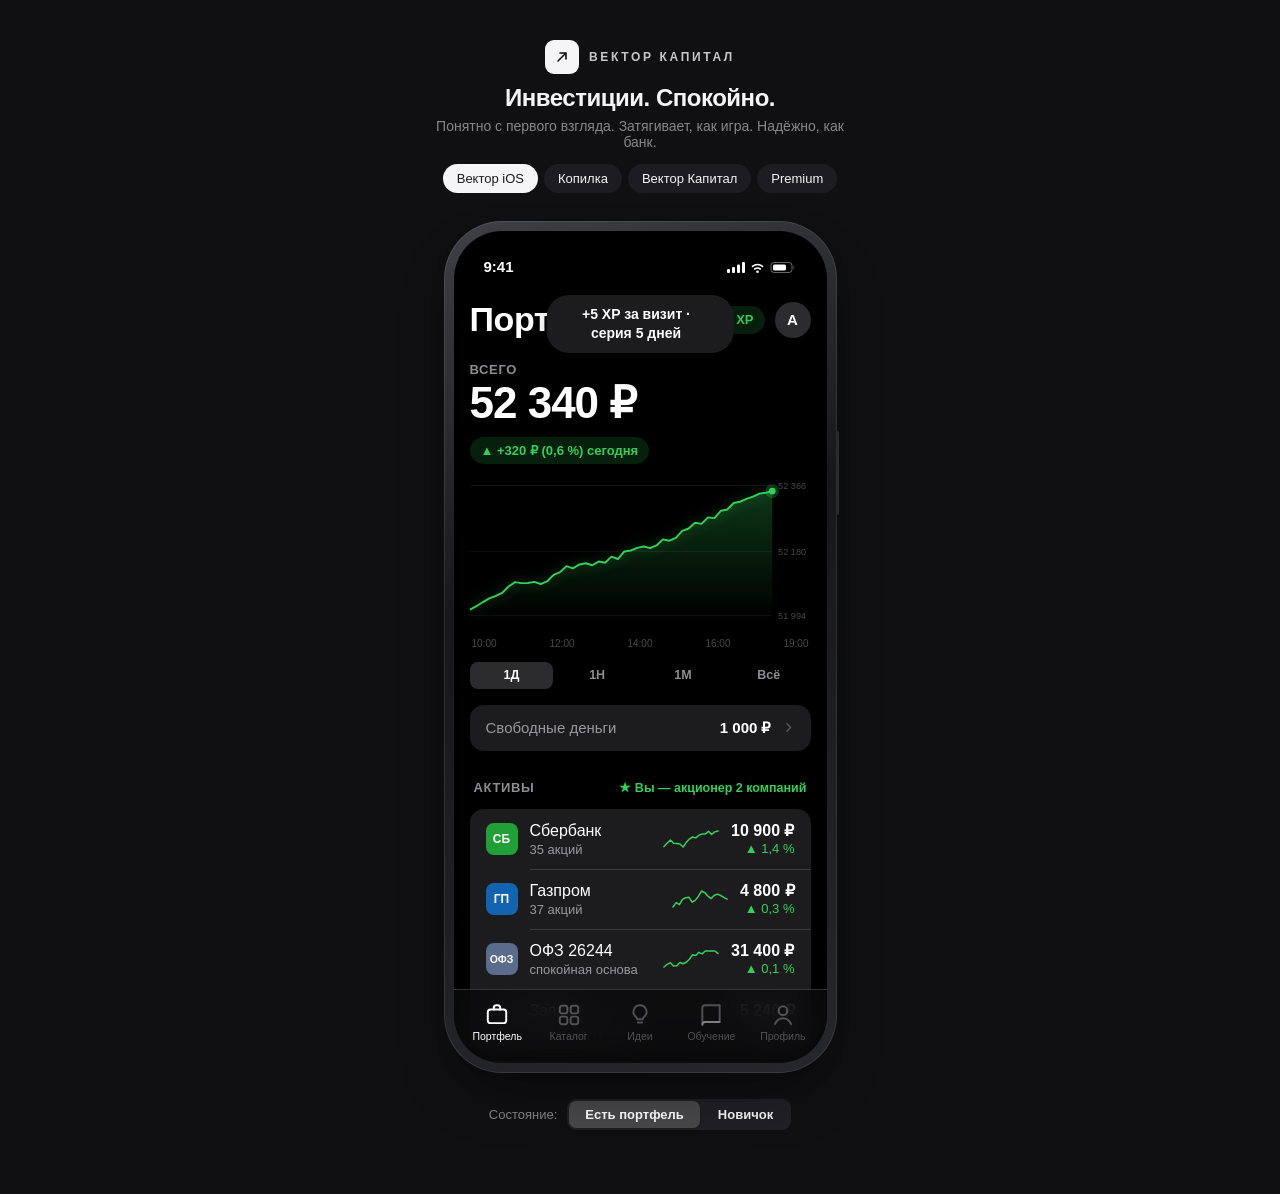
==== commit 00d31042: "fix: chart series realism and mobile polish from adversarial review Accumulated-walk noise generatio" ====
--- a/index.html
+++ b/index.html
@@ -143,7 +143,7 @@
           </div>
         </div>
 
-        <div class="card tappable" role="button" tabindex="0">
+        <div class="card tappable" role="button" tabindex="0" data-sheet="topup">
           <div style="display:flex;align-items:center;gap:12px;">
             <div style="width:36px;height:36px;border-radius:10px;background:var(--gain-bg);color:var(--gain);display:flex;align-items:center;justify-content:center;flex:none;">
               <svg width="19" height="19" viewBox="0 0 24 24" fill="none" stroke="currentColor" stroke-width="1.8" stroke-linecap="round" stroke-linejoin="round" aria-hidden="true"><rect x="4" y="8" width="16" height="11" rx="2.5"/><path d="M9 8V6.5A2.5 2.5 0 0 1 11.5 4h1A2.5 2.5 0 0 1 15 6.5V8"/></svg>
@@ -608,7 +608,7 @@
         <button class="quiz-opt">Срочно всё продать</button>
         <button class="quiz-opt" data-correct="true">Ничего: для долгой цели это нормально</button>
         <div class="quiz-note"></div>
-        <button class="btn btn-primary" style="margin-top:12px;" data-quiz-done disabled data-lesson-done data-close-sheet data-toast-btn="Урок пройден" data-toast-xp="+20 XP">Завершить · +20 XP</button>
+        <button class="btn btn-primary" style="margin-top:12px;" data-quiz-done disabled data-lesson-done data-close-sheet>Завершить · +20 XP</button>
       </div>
     </div>
 
--- a/assets/system.css
+++ b/assets/system.css
@@ -265,6 +265,716 @@
   font-variant-numeric: tabular-nums;
 }
 .statusbar svg { display: block; }
+
+
+/* ============================================================
+   App shell
+   ============================================================ */
+.app {
+  position: absolute;
+  inset: 0;
+  overflow: hidden;
+}
+.screen {
+  position: absolute;
+  inset: 0;
+  overflow-y: auto;
+  overscroll-behavior: contain;
+  -webkit-overflow-scrolling: touch;
+  padding: 66px 16px 110px;
+  opacity: 0;
+  transform: translateY(6px);
+  pointer-events: none;
+  transition: opacity var(--t-med) var(--ease-out), transform var(--t-med) var(--ease-out);
+  scrollbar-width: none;
+}
+.screen::-webkit-scrollbar { display: none; }
+.screen.active {
+  opacity: 1;
+  transform: none;
+  pointer-events: auto;
+}
+
+/* push screen (detail) */
+.push {
+  position: absolute;
+  inset: 0;
+  z-index: 40;
+  background: var(--bg);
+  overflow-y: auto;
+  overscroll-behavior: contain;
+  padding: 108px 16px 130px;
+  transform: translateX(100%);
+  transition: transform 320ms var(--ease-sheet), visibility 0s linear 320ms;
+  scrollbar-width: none;
+  visibility: hidden;
+}
+.push::-webkit-scrollbar { display: none; }
+.push.open {
+  transform: translateX(0);
+  visibility: visible;
+  transition: transform 320ms var(--ease-sheet);
+}
+.push-nav {
+  position: sticky;
+  top: 0;
+  margin: -108px -16px 12px;
+  padding: 60px 8px 8px;
+  display: flex;
+  align-items: center;
+  gap: 4px;
+  background: var(--blur-bg);
+  -webkit-backdrop-filter: saturate(1.8) blur(20px);
+  backdrop-filter: saturate(1.8) blur(20px);
+  z-index: 5;
+}
+.push-nav .back {
+  appearance: none;
+  border: 0;
+  background: none;
+  display: flex;
+  align-items: center;
+  gap: 2px;
+  font: 400 17px/1 var(--font-ui);
+  color: var(--accent);
+  padding: 8px 10px 8px 4px;
+  cursor: pointer;
+  border-radius: 10px;
+}
+.push-nav .push-title {
+  position: absolute;
+  left: 50%;
+  transform: translateX(-50%);
+  bottom: 12px;
+  font-size: 17px;
+  font-weight: 600;
+}
+
+/* large title */
+.large-title {
+  font-size: 34px;
+  font-weight: 700;
+  letter-spacing: -.4px;
+  margin: 10px 0 2px;
+}
+.subtitle {
+  font-size: 15px;
+  color: var(--ink-2);
+  margin: 0 0 4px;
+}
+
+/* ============================================================
+   Tab bar
+   ============================================================ */
+.tabbar {
+  position: absolute;
+  left: 0;
+  right: 0;
+  bottom: 0;
+  z-index: 50;
+  display: flex;
+  padding: 8px 8px calc(18px + env(safe-area-inset-bottom, 0px));
+  background: var(--blur-bg);
+  -webkit-backdrop-filter: saturate(1.8) blur(20px);
+  backdrop-filter: saturate(1.8) blur(20px);
+  border-top: .5px solid var(--sep);
+}
+.tabbar button {
+  appearance: none;
+  border: 0;
+  background: none;
+  flex: 1;
+  display: flex;
+  flex-direction: column;
+  align-items: center;
+  gap: 3px;
+  font: 500 10.5px/1 var(--font-ui);
+  color: var(--ink-3);
+  padding: 4px 0;
+  cursor: pointer;
+  border-radius: 10px;
+  transition: color var(--t-fast) var(--ease-out);
+}
+.tabbar button svg { display: block; }
+.tabbar button[aria-selected="true"] { color: var(--accent); }
+
+/* ============================================================
+   Cards, lists, rows
+   ============================================================ */
+.card {
+  background: var(--card);
+  border-radius: var(--r-card);
+  box-shadow: var(--card-shadow);
+  padding: 16px;
+  margin-top: 12px;
+}
+.card.flush { padding: 0; overflow: hidden; }
+.card.tappable {
+  cursor: pointer;
+  transition: transform var(--t-fast) var(--ease-out), opacity var(--t-fast) var(--ease-out);
+}
+.card.tappable:active { transform: scale(.98); opacity: .9; }
+
+.section-h {
+  font-size: 13px;
+  font-weight: 600;
+  letter-spacing: .05em;
+  text-transform: uppercase;
+  color: var(--ink-2);
+  margin: 28px 4px 0;
+}
+.section-h:first-child { margin-top: 8px; }
+
+.row {
+  display: flex;
+  align-items: center;
+  gap: 12px;
+  padding: 12px 16px;
+  min-height: 44px;
+  position: relative;
+  background: none;
+  border: 0;
+  width: 100%;
+  text-align: left;
+  font-family: var(--font-ui);
+  font-size: 17px;
+  color: var(--ink);
+  cursor: pointer;
+}
+.row + .row::before {
+  content: "";
+  position: absolute;
+  top: 0;
+  left: 60px;
+  right: 0;
+  height: .5px;
+  background: var(--sep);
+}
+.row.no-icon + .row.no-icon::before { left: 16px; }
+.row:active { background: var(--fill); }
+.row .r-icon {
+  width: 32px;
+  height: 32px;
+  border-radius: 8px;
+  flex: none;
+  display: flex;
+  align-items: center;
+  justify-content: center;
+  color: #fff;
+}
+.row .r-body { flex: 1; min-width: 0; }
+.row .r-title { font-size: 16px; font-weight: 500; }
+.row .r-sub { font-size: 13px; color: var(--ink-2); margin-top: 1px; }
+.row .r-val { text-align: right; flex: none; }
+.row .r-val .v { font-size: 16px; font-weight: 600; font-variant-numeric: tabular-nums; }
+.row .r-val .d { font-size: 13px; font-variant-numeric: tabular-nums; }
+.row .chev { color: var(--ink-3); flex: none; }
+
+/* ============================================================
+   Buttons & chips
+   ============================================================ */
+.btn {
+  appearance: none;
+  border: 0;
+  width: 100%;
+  height: 50px;
+  border-radius: var(--r-btn);
+  font: 600 17px/1 var(--font-ui);
+  cursor: pointer;
+  display: flex;
+  align-items: center;
+  justify-content: center;
+  gap: 8px;
+  transition: transform var(--t-fast) var(--ease-out), opacity var(--t-fast) var(--ease-out);
+}
+.btn:active { transform: scale(.97); }
+.btn:disabled { opacity: .4; pointer-events: none; }
+.btn-primary { background: var(--accent); color: var(--accent-fg); }
+.btn-secondary { background: var(--fill); color: var(--accent); }
+.btn-plain { background: none; color: var(--accent); height: 44px; }
+.btn-row { display: flex; gap: 12px; margin-top: 16px; }
+.btn-row .btn { flex: 1; }
+
+.chip {
+  display: inline-flex;
+  align-items: center;
+  gap: 5px;
+  border-radius: 999px;
+  padding: 5px 11px;
+  font-size: 13px;
+  font-weight: 600;
+  font-variant-numeric: tabular-nums;
+}
+.chip-gain { background: var(--gain-bg); color: var(--gain); }
+.chip-neutral { background: var(--fill); color: var(--ink-2); }
+.chip-gold { background: var(--gold-soft, rgba(178,123,22,.12)); color: var(--gold); }
+
+/* in-app segmented */
+.seg-app {
+  display: flex;
+  padding: 2px;
+  border-radius: 9px;
+  background: var(--fill);
+  gap: 2px;
+  margin-top: 14px;
+}
+.seg-app button {
+  appearance: none;
+  border: 0;
+  flex: 1;
+  font: 600 13px/1 var(--font-ui);
+  color: var(--ink);
+  background: transparent;
+  padding: 7px 0;
+  border-radius: 7px;
+  cursor: pointer;
+}
+.seg-app button[aria-pressed="true"] {
+  background: var(--card);
+  box-shadow: 0 1px 4px rgba(0,0,0,.12);
+}
+.brand-premium .seg-app button[aria-pressed="true"] { background: var(--card-2); }
+
+/* ============================================================
+   Money / hero numbers
+   ============================================================ */
+.money-label {
+  font-size: 13px;
+  font-weight: 600;
+  letter-spacing: .05em;
+  text-transform: uppercase;
+  color: var(--ink-2);
+}
+.money-hero {
+  font-size: 44px;
+  font-weight: 700;
+  letter-spacing: -1px;
+  line-height: 1.05;
+  font-variant-numeric: tabular-nums;
+  margin-top: 2px;
+}
+.brand-premium .money-hero.serif {
+  font-family: var(--font-serif);
+  font-weight: 400;
+  letter-spacing: 0;
+}
+.money-sub {
+  font-size: 14px;
+  color: var(--ink-2);
+  margin-top: 8px;
+}
+.money-sub b { color: var(--gain); font-weight: 600; }
+
+/* ============================================================
+   Progress
+   ============================================================ */
+.bar {
+  height: 6px;
+  border-radius: 999px;
+  background: var(--fill);
+  overflow: hidden;
+}
+.bar > i {
+  display: block;
+  height: 100%;
+  border-radius: 999px;
+  background: var(--accent);
+  transition: width 600ms var(--ease-out);
+}
+.bar.gold > i { background: var(--gold); }
+
+.ring { position: relative; width: 44px; height: 44px; flex: none; }
+.ring svg { transform: rotate(-90deg); display: block; }
+.ring .ring-txt {
+  position: absolute;
+  inset: 0;
+  display: flex;
+  align-items: center;
+  justify-content: center;
+  font-size: 11px;
+  font-weight: 700;
+  font-variant-numeric: tabular-nums;
+}
+
+/* ============================================================
+   Sheets
+   ============================================================ */
+.dim {
+  position: absolute;
+  inset: 0;
+  z-index: 70;
+  background: rgba(0,0,0,.4);
+  opacity: 0;
+  pointer-events: none;
+  transition: opacity var(--t-med) var(--ease-out);
+  border: 0;
+  padding: 0;
+  cursor: default;
+}
+.dim.open { opacity: 1; pointer-events: auto; }
+.sheet {
+  position: absolute;
+  left: 0;
+  right: 0;
+  bottom: 0;
+  z-index: 80;
+  background: var(--card);
+  border-radius: 16px 16px 0 0;
+  padding: 8px 20px calc(24px + env(safe-area-inset-bottom, 0px));
+  transform: translateY(105%);
+  transition: transform var(--t-sheet) var(--ease-sheet);
+  max-height: 86%;
+  overflow-y: auto;
+  scrollbar-width: none;
+}
+.brand-premium .sheet { background: var(--card); }
+.sheet::-webkit-scrollbar { display: none; }
+.sheet.open { transform: translateY(0); }
+.grabber {
+  width: 36px;
+  height: 5px;
+  border-radius: 3px;
+  background: var(--fill-2);
+  margin: 4px auto 14px;
+}
+.sheet h3 {
+  font-size: 20px;
+  font-weight: 700;
+  letter-spacing: -.2px;
+  margin: 4px 0 2px;
+}
+.sheet .sheet-cap {
+  font-size: 12px;
+  font-weight: 600;
+  letter-spacing: .06em;
+  text-transform: uppercase;
+  color: var(--ink-2);
+}
+.sheet-step { display: none; }
+.sheet-step.on { display: block; animation: stepIn var(--t-med) var(--ease-out); }
+@keyframes stepIn { from { opacity: 0; transform: translateX(14px); } to { opacity: 1; transform: none; } }
+
+/* amount presets */
+.amounts { display: flex; gap: 8px; margin-top: 14px; }
+.amounts button {
+  appearance: none;
+  flex: 1;
+  border: 1.5px solid var(--sep);
+  background: none;
+  color: var(--ink);
+  border-radius: 12px;
+  padding: 12px 0;
+  font: 600 15px/1 var(--font-ui);
+  font-variant-numeric: tabular-nums;
+  cursor: pointer;
+  transition: border-color var(--t-fast), background var(--t-fast), color var(--t-fast);
+}
+.amounts button[aria-pressed="true"] {
+  border-color: var(--accent);
+  background: var(--accent-soft);
+  color: var(--accent);
+}
+.brand-premium .amounts button { border-color: rgba(84,84,88,.9); }
+.brand-premium .amounts button[aria-pressed="true"] { border-color: var(--accent); color: var(--gain); }
+
+/* key-value list in confirm step */
+.kv { margin-top: 10px; }
+.kv .kv-row {
+  display: flex;
+  justify-content: space-between;
+  gap: 16px;
+  padding: 11px 0;
+  font-size: 15px;
+  position: relative;
+}
+.kv .kv-row + .kv-row::before {
+  content: "";
+  position: absolute;
+  top: 0;
+  left: 0;
+  right: 0;
+  height: .5px;
+  background: var(--sep);
+}
+.kv .k { color: var(--ink-2); }
+.kv .v { font-weight: 600; font-variant-numeric: tabular-nums; text-align: right; }
+
+/* numpad (пополнение) */
+.num-display {
+  display: flex;
+  align-items: baseline;
+  justify-content: center;
+  gap: 6px;
+  margin: 18px 0 6px;
+  font-size: 40px;
+  font-weight: 700;
+  letter-spacing: -1px;
+  font-variant-numeric: tabular-nums;
+  min-height: 48px;
+}
+.num-display .rub { font-size: 28px; color: var(--ink-2); font-weight: 600; }
+.num-presets { display: flex; gap: 8px; justify-content: center; margin: 4px 0 10px; }
+.num-presets button {
+  appearance: none;
+  border: 0;
+  background: var(--fill);
+  color: var(--ink);
+  border-radius: 999px;
+  padding: 7px 14px;
+  font: 600 13px/1 var(--font-ui);
+  font-variant-numeric: tabular-nums;
+  cursor: pointer;
+  transition: background var(--t-fast) var(--ease-out), transform var(--t-fast) var(--ease-out);
+}
+.num-presets button:active { transform: scale(.95); background: var(--fill-2); }
+.numpad {
+  display: grid;
+  grid-template-columns: repeat(3, 1fr);
+  gap: 2px;
+  margin: 8px 0 4px;
+}
+.numpad button {
+  appearance: none;
+  border: 0;
+  background: none;
+  color: var(--ink);
+  height: 54px;
+  border-radius: 12px;
+  font: 400 24px/1 var(--font-ui);
+  font-variant-numeric: tabular-nums;
+  cursor: pointer;
+  display: flex;
+  align-items: center;
+  justify-content: center;
+  transition: background var(--t-fast) var(--ease-out);
+}
+.numpad button:active { background: var(--fill); }
+
+/* live tasks */
+.task-row .k { transition: color var(--t-fast) var(--ease-out); }
+.task-row.task-done .k { color: var(--gain) !important; }
+.task-row.task-done .k::before { content: "✓ "; }
+
+/* quiz */
+.quiz-opt {
+  display: block;
+  width: 100%;
+  text-align: left;
+  appearance: none;
+  border: 1.5px solid var(--sep);
+  background: none;
+  color: var(--ink);
+  border-radius: 12px;
+  padding: 14px 16px;
+  font: 500 15px/1.35 var(--font-ui);
+  cursor: pointer;
+  margin-top: 10px;
+  transition: border-color var(--t-fast), background var(--t-fast);
+}
+.quiz-opt.correct { border-color: var(--gain); background: var(--gain-bg); }
+.quiz-opt.wrong { border-color: var(--sep); background: var(--fill); opacity: .7; }
+.quiz-note { font-size: 13.5px; margin-top: 12px; color: var(--ink-2); min-height: 18px; }
+.quiz-note.ok { color: var(--gain); font-weight: 600; }
+
+/* ============================================================
+   Success / celebration
+   ============================================================ */
+.success-wrap { text-align: center; padding: 12px 0 4px; }
+.success-mark {
+  width: 64px;
+  height: 64px;
+  border-radius: 50%;
+  background: var(--gain-bg);
+  color: var(--gain);
+  display: flex;
+  align-items: center;
+  justify-content: center;
+  margin: 6px auto 14px;
+  animation: pop 420ms var(--ease-out);
+}
+@keyframes pop { 0% { transform: scale(.5); opacity: 0; } 70% { transform: scale(1.08); } 100% { transform: scale(1); opacity: 1; } }
+.success-wrap h3 { margin: 0; }
+.success-wrap .xp {
+  display: inline-flex;
+  margin-top: 12px;
+}
+
+/* certificate (premium) */
+.cert {
+  margin: 16px 0 4px;
+  border: 1px solid var(--gold);
+  border-radius: 12px;
+  padding: 22px 16px 18px;
+  text-align: center;
+  background:
+    radial-gradient(120% 90% at 50% 0%, rgba(217,179,106,.1), transparent 60%),
+    var(--card-2, var(--card));
+  position: relative;
+  animation: pop 480ms var(--ease-out);
+}
+.cert .cert-cap {
+  font-size: 11px;
+  font-weight: 600;
+  letter-spacing: .28em;
+  text-transform: uppercase;
+  color: var(--gold);
+}
+.cert .cert-name {
+  font-family: var(--font-serif);
+  font-size: 24px;
+  margin: 10px 0 2px;
+}
+.cert .cert-sub { font-size: 13px; color: var(--ink-2); }
+.cert .cert-no {
+  font-size: 11px;
+  letter-spacing: .12em;
+  color: var(--ink-3);
+  margin-top: 12px;
+  font-variant-numeric: tabular-nums;
+}
+.cert .seal {
+  position: absolute;
+  top: 14px;
+  right: 14px;
+  width: 34px;
+  height: 34px;
+  border-radius: 50%;
+  border: 1.5px solid var(--gold);
+  color: var(--gold);
+  display: flex;
+  align-items: center;
+  justify-content: center;
+  font-size: 13px;
+}
+
+/* ============================================================
+   Misc
+   ============================================================ */
+.mascot {
+  width: 40px;
+  height: 40px;
+  flex: none;
+}
+.avatar {
+  width: 56px;
+  height: 56px;
+  border-radius: 50%;
+  background: var(--accent);
+  color: var(--accent-fg);
+  display: flex;
+  align-items: center;
+  justify-content: center;
+  font-size: 22px;
+  font-weight: 700;
+}
+.badges { display: flex; gap: 10px; margin-top: 12px; }
+.badge {
+  flex: 1;
+  text-align: center;
+  border-radius: 12px;
+  background: var(--fill);
+  padding: 12px 6px 10px;
+}
+.badge .b-ico { font-size: 20px; }
+.badge .b-name { font-size: 11px; font-weight: 600; margin-top: 4px; color: var(--ink-2); }
+.badge.locked { opacity: .45; }
+
+.empty {
+  text-align: center;
+  padding: 56px 24px;
+}
+.empty .e-ico {
+  width: 56px;
+  height: 56px;
+  border-radius: 50%;
+  background: var(--fill);
+  color: var(--ink-2);
+  display: flex;
+  align-items: center;
+  justify-content: center;
+  margin: 0 auto 14px;
+}
+.empty h3 { font-size: 18px; font-weight: 700; margin: 0 0 6px; }
+.empty p { font-size: 14px; color: var(--ink-2); margin: 0 auto; max-width: 260px; }
+
+.trust {
+  display: flex;
+  gap: 10px;
+  align-items: flex-start;
+  font-size: 12.5px;
+  color: var(--ink-2);
+  margin-top: 20px;
+  padding: 0 4px;
+}
+.trust svg { flex: none; margin-top: 1px; color: var(--ink-3); }
+
+.disclaimer { font-size: 12px; color: var(--ink-3); margin-top: 10px; }
+
+.tag-risk {
+  font-size: 12px;
+  font-weight: 600;
+  border-radius: 6px;
+  padding: 3px 8px;
+  background: var(--fill);
+  color: var(--ink-2);
+}
+
+/* lesson path (обучение) */
+.path-row { display: flex; gap: 12px; padding: 12px 16px; align-items: center; position: relative; }
+.path-row + .path-row::before {
+  content: "";
+  position: absolute;
+  top: 0; left: 60px; right: 0; height: .5px; background: var(--sep);
+}
+.path-dot {
+  width: 32px; height: 32px; border-radius: 50%;
+  display: flex; align-items: center; justify-content: center;
+  flex: none;
+}
+.path-dot.done { background: var(--gain-bg); color: var(--gain); }
+.path-dot.now { background: var(--accent); color: var(--accent-fg); }
+.path-dot.lock { background: var(--fill); color: var(--ink-3); }
+
+/* toast */
+.toast {
+  position: absolute;
+  top: 64px;
+  left: 50%;
+  transform: translate(-50%, -16px);
+  z-index: 90;
+  background: var(--card);
+  color: var(--ink);
+  border-radius: 999px;
+  box-shadow: 0 8px 28px rgba(0,0,0,.18);
+  padding: 10px 18px;
+  font-size: 14px;
+  font-weight: 600;
+  display: flex;
+  align-items: center;
+  gap: 8px;
+  opacity: 0;
+  pointer-events: none;
+  transition: opacity var(--t-med) var(--ease-out), transform var(--t-med) var(--ease-out);
+  max-width: min(92%, 380px);
+  text-align: center;
+  border-radius: 22px;
+}
+.toast.show { opacity: 1; transform: translate(-50%, 0); }
+.toast .t-xp { color: var(--gold); }
+
+/* focus */
+:where(button, a, [tabindex]):focus-visible {
+  outline: 2px solid var(--accent, #1D63D8);
+  outline-offset: 2px;
+  border-radius: 8px;
+}
+
+@media (prefers-reduced-motion: reduce) {
+  *, *::before, *::after {
+    transition-duration: .01ms !important;
+    animation-duration: .01ms !important;
+  }
+}
 
 /* Fullscreen app on small viewports — открывается как настоящее приложение */
 @media (max-width: 560px), (max-height: 560px) and (pointer: coarse) {
@@ -288,10 +998,18 @@
   .screen {
     padding-top: calc(env(safe-area-inset-top, 0px) + 18px);
     padding-bottom: calc(100px + env(safe-area-inset-bottom, 0px));
+    padding-left: calc(16px + env(safe-area-inset-left, 0px));
+    padding-right: calc(16px + env(safe-area-inset-right, 0px));
   }
   .push {
     padding-top: calc(env(safe-area-inset-top, 0px) + 58px);
     padding-bottom: calc(120px + env(safe-area-inset-bottom, 0px));
+    padding-left: calc(16px + env(safe-area-inset-left, 0px));
+    padding-right: calc(16px + env(safe-area-inset-right, 0px));
+  }
+  .tabbar {
+    padding-left: calc(8px + env(safe-area-inset-left, 0px));
+    padding-right: calc(8px + env(safe-area-inset-right, 0px));
   }
   .push-nav {
     margin: calc(-1 * (env(safe-area-inset-top, 0px) + 58px)) -16px 12px;
@@ -311,712 +1029,3 @@
     pointer-events: none;
   }
 }
-
-/* ============================================================
-   App shell
-   ============================================================ */
-.app {
-  position: absolute;
-  inset: 0;
-  overflow: hidden;
-}
-.screen {
-  position: absolute;
-  inset: 0;
-  overflow-y: auto;
-  overscroll-behavior: contain;
-  -webkit-overflow-scrolling: touch;
-  padding: 66px 16px 110px;
-  opacity: 0;
-  transform: translateY(6px);
-  pointer-events: none;
-  transition: opacity var(--t-med) var(--ease-out), transform var(--t-med) var(--ease-out);
-  scrollbar-width: none;
-}
-.screen::-webkit-scrollbar { display: none; }
-.screen.active {
-  opacity: 1;
-  transform: none;
-  pointer-events: auto;
-}
-
-/* push screen (detail) */
-.push {
-  position: absolute;
-  inset: 0;
-  z-index: 40;
-  background: var(--bg);
-  overflow-y: auto;
-  overscroll-behavior: contain;
-  padding: 108px 16px 130px;
-  transform: translateX(100%);
-  transition: transform 320ms var(--ease-sheet), visibility 0s linear 320ms;
-  scrollbar-width: none;
-  visibility: hidden;
-}
-.push::-webkit-scrollbar { display: none; }
-.push.open {
-  transform: translateX(0);
-  visibility: visible;
-  transition: transform 320ms var(--ease-sheet);
-}
-.push-nav {
-  position: sticky;
-  top: 0;
-  margin: -108px -16px 12px;
-  padding: 60px 8px 8px;
-  display: flex;
-  align-items: center;
-  gap: 4px;
-  background: var(--blur-bg);
-  -webkit-backdrop-filter: saturate(1.8) blur(20px);
-  backdrop-filter: saturate(1.8) blur(20px);
-  z-index: 5;
-}
-.push-nav .back {
-  appearance: none;
-  border: 0;
-  background: none;
-  display: flex;
-  align-items: center;
-  gap: 2px;
-  font: 400 17px/1 var(--font-ui);
-  color: var(--accent);
-  padding: 8px 10px 8px 4px;
-  cursor: pointer;
-  border-radius: 10px;
-}
-.push-nav .push-title {
-  position: absolute;
-  left: 50%;
-  transform: translateX(-50%);
-  bottom: 12px;
-  font-size: 17px;
-  font-weight: 600;
-}
-
-/* large title */
-.large-title {
-  font-size: 34px;
-  font-weight: 700;
-  letter-spacing: -.4px;
-  margin: 10px 0 2px;
-}
-.subtitle {
-  font-size: 15px;
-  color: var(--ink-2);
-  margin: 0 0 4px;
-}
-
-/* ============================================================
-   Tab bar
-   ============================================================ */
-.tabbar {
-  position: absolute;
-  left: 0;
-  right: 0;
-  bottom: 0;
-  z-index: 50;
-  display: flex;
-  padding: 8px 8px calc(18px + env(safe-area-inset-bottom, 0px));
-  background: var(--blur-bg);
-  -webkit-backdrop-filter: saturate(1.8) blur(20px);
-  backdrop-filter: saturate(1.8) blur(20px);
-  border-top: .5px solid var(--sep);
-}
-.tabbar button {
-  appearance: none;
-  border: 0;
-  background: none;
-  flex: 1;
-  display: flex;
-  flex-direction: column;
-  align-items: center;
-  gap: 3px;
-  font: 500 10.5px/1 var(--font-ui);
-  color: var(--ink-3);
-  padding: 4px 0;
-  cursor: pointer;
-  border-radius: 10px;
-  transition: color var(--t-fast) var(--ease-out);
-}
-.tabbar button svg { display: block; }
-.tabbar button[aria-selected="true"] { color: var(--accent); }
-
-/* ============================================================
-   Cards, lists, rows
-   ============================================================ */
-.card {
-  background: var(--card);
-  border-radius: var(--r-card);
-  box-shadow: var(--card-shadow);
-  padding: 16px;
-  margin-top: 12px;
-}
-.card.flush { padding: 0; overflow: hidden; }
-.card.tappable {
-  cursor: pointer;
-  transition: transform var(--t-fast) var(--ease-out), opacity var(--t-fast) var(--ease-out);
-}
-.card.tappable:active { transform: scale(.98); opacity: .9; }
-
-.section-h {
-  font-size: 13px;
-  font-weight: 600;
-  letter-spacing: .05em;
-  text-transform: uppercase;
-  color: var(--ink-2);
-  margin: 28px 4px 0;
-}
-.section-h:first-child { margin-top: 8px; }
-
-.row {
-  display: flex;
-  align-items: center;
-  gap: 12px;
-  padding: 12px 16px;
-  min-height: 44px;
-  position: relative;
-  background: none;
-  border: 0;
-  width: 100%;
-  text-align: left;
-  font-family: var(--font-ui);
-  font-size: 17px;
-  color: var(--ink);
-  cursor: pointer;
-}
-.row + .row::before {
-  content: "";
-  position: absolute;
-  top: 0;
-  left: 60px;
-  right: 0;
-  height: .5px;
-  background: var(--sep);
-}
-.row.no-icon + .row.no-icon::before { left: 16px; }
-.row:active { background: var(--fill); }
-.row .r-icon {
-  width: 32px;
-  height: 32px;
-  border-radius: 8px;
-  flex: none;
-  display: flex;
-  align-items: center;
-  justify-content: center;
-  color: #fff;
-}
-.row .r-body { flex: 1; min-width: 0; }
-.row .r-title { font-size: 16px; font-weight: 500; }
-.row .r-sub { font-size: 13px; color: var(--ink-2); margin-top: 1px; }
-.row .r-val { text-align: right; flex: none; }
-.row .r-val .v { font-size: 16px; font-weight: 600; font-variant-numeric: tabular-nums; }
-.row .r-val .d { font-size: 13px; font-variant-numeric: tabular-nums; }
-.row .chev { color: var(--ink-3); flex: none; }
-
-/* ============================================================
-   Buttons & chips
-   ============================================================ */
-.btn {
-  appearance: none;
-  border: 0;
-  width: 100%;
-  height: 50px;
-  border-radius: var(--r-btn);
-  font: 600 17px/1 var(--font-ui);
-  cursor: pointer;
-  display: flex;
-  align-items: center;
-  justify-content: center;
-  gap: 8px;
-  transition: transform var(--t-fast) var(--ease-out), opacity var(--t-fast) var(--ease-out);
-}
-.btn:active { transform: scale(.97); }
-.btn:disabled { opacity: .4; pointer-events: none; }
-.btn-primary { background: var(--accent); color: var(--accent-fg); }
-.btn-secondary { background: var(--fill); color: var(--accent); }
-.btn-plain { background: none; color: var(--accent); height: 44px; }
-.btn-row { display: flex; gap: 12px; margin-top: 16px; }
-.btn-row .btn { flex: 1; }
-
-.chip {
-  display: inline-flex;
-  align-items: center;
-  gap: 5px;
-  border-radius: 999px;
-  padding: 5px 11px;
-  font-size: 13px;
-  font-weight: 600;
-  font-variant-numeric: tabular-nums;
-}
-.chip-gain { background: var(--gain-bg); color: var(--gain); }
-.chip-neutral { background: var(--fill); color: var(--ink-2); }
-.chip-gold { background: var(--gold-soft, rgba(178,123,22,.12)); color: var(--gold); }
-
-/* in-app segmented */
-.seg-app {
-  display: flex;
-  padding: 2px;
-  border-radius: 9px;
-  background: var(--fill);
-  gap: 2px;
-  margin-top: 14px;
-}
-.seg-app button {
-  appearance: none;
-  border: 0;
-  flex: 1;
-  font: 600 13px/1 var(--font-ui);
-  color: var(--ink);
-  background: transparent;
-  padding: 7px 0;
-  border-radius: 7px;
-  cursor: pointer;
-}
-.seg-app button[aria-pressed="true"] {
-  background: var(--card);
-  box-shadow: 0 1px 4px rgba(0,0,0,.12);
-}
-.brand-premium .seg-app button[aria-pressed="true"] { background: var(--card-2); }
-
-/* ============================================================
-   Money / hero numbers
-   ============================================================ */
-.money-label {
-  font-size: 13px;
-  font-weight: 600;
-  letter-spacing: .05em;
-  text-transform: uppercase;
-  color: var(--ink-2);
-}
-.money-hero {
-  font-size: 44px;
-  font-weight: 700;
-  letter-spacing: -1px;
-  line-height: 1.05;
-  font-variant-numeric: tabular-nums;
-  margin-top: 2px;
-}
-.brand-premium .money-hero.serif {
-  font-family: var(--font-serif);
-  font-weight: 400;
-  letter-spacing: 0;
-}
-.money-sub {
-  font-size: 14px;
-  color: var(--ink-2);
-  margin-top: 8px;
-}
-.money-sub b { color: var(--gain); font-weight: 600; }
-
-/* ============================================================
-   Progress
-   ============================================================ */
-.bar {
-  height: 6px;
-  border-radius: 999px;
-  background: var(--fill);
-  overflow: hidden;
-}
-.bar > i {
-  display: block;
-  height: 100%;
-  border-radius: 999px;
-  background: var(--accent);
-  transition: width 600ms var(--ease-out);
-}
-.bar.gold > i { background: var(--gold); }
-
-.ring { position: relative; width: 44px; height: 44px; flex: none; }
-.ring svg { transform: rotate(-90deg); display: block; }
-.ring .ring-txt {
-  position: absolute;
-  inset: 0;
-  display: flex;
-  align-items: center;
-  justify-content: center;
-  font-size: 11px;
-  font-weight: 700;
-  font-variant-numeric: tabular-nums;
-}
-
-/* ============================================================
-   Sheets
-   ============================================================ */
-.dim {
-  position: absolute;
-  inset: 0;
-  z-index: 70;
-  background: rgba(0,0,0,.4);
-  opacity: 0;
-  pointer-events: none;
-  transition: opacity var(--t-med) var(--ease-out);
-  border: 0;
-  padding: 0;
-  cursor: default;
-}
-.dim.open { opacity: 1; pointer-events: auto; }
-.sheet {
-  position: absolute;
-  left: 0;
-  right: 0;
-  bottom: 0;
-  z-index: 80;
-  background: var(--card);
-  border-radius: 16px 16px 0 0;
-  padding: 8px 20px calc(24px + env(safe-area-inset-bottom, 0px));
-  transform: translateY(105%);
-  transition: transform var(--t-sheet) var(--ease-sheet);
-  max-height: 86%;
-  overflow-y: auto;
-  scrollbar-width: none;
-}
-.brand-premium .sheet { background: var(--card); }
-.sheet::-webkit-scrollbar { display: none; }
-.sheet.open { transform: translateY(0); }
-.grabber {
-  width: 36px;
-  height: 5px;
-  border-radius: 3px;
-  background: var(--fill-2);
-  margin: 4px auto 14px;
-}
-.sheet h3 {
-  font-size: 20px;
-  font-weight: 700;
-  letter-spacing: -.2px;
-  margin: 4px 0 2px;
-}
-.sheet .sheet-cap {
-  font-size: 12px;
-  font-weight: 600;
-  letter-spacing: .06em;
-  text-transform: uppercase;
-  color: var(--ink-2);
-}
-.sheet-step { display: none; }
-.sheet-step.on { display: block; animation: stepIn var(--t-med) var(--ease-out); }
-@keyframes stepIn { from { opacity: 0; transform: translateX(14px); } to { opacity: 1; transform: none; } }
-
-/* amount presets */
-.amounts { display: flex; gap: 8px; margin-top: 14px; }
-.amounts button {
-  appearance: none;
-  flex: 1;
-  border: 1.5px solid var(--sep);
-  background: none;
-  color: var(--ink);
-  border-radius: 12px;
-  padding: 12px 0;
-  font: 600 15px/1 var(--font-ui);
-  font-variant-numeric: tabular-nums;
-  cursor: pointer;
-  transition: border-color var(--t-fast), background var(--t-fast), color var(--t-fast);
-}
-.amounts button[aria-pressed="true"] {
-  border-color: var(--accent);
-  background: var(--accent-soft);
-  color: var(--accent);
-}
-.brand-premium .amounts button { border-color: rgba(84,84,88,.9); }
-.brand-premium .amounts button[aria-pressed="true"] { border-color: var(--accent); color: var(--gain); }
-
-/* key-value list in confirm step */
-.kv { margin-top: 10px; }
-.kv .kv-row {
-  display: flex;
-  justify-content: space-between;
-  gap: 16px;
-  padding: 11px 0;
-  font-size: 15px;
-  position: relative;
-}
-.kv .kv-row + .kv-row::before {
-  content: "";
-  position: absolute;
-  top: 0;
-  left: 0;
-  right: 0;
-  height: .5px;
-  background: var(--sep);
-}
-.kv .k { color: var(--ink-2); }
-.kv .v { font-weight: 600; font-variant-numeric: tabular-nums; text-align: right; }
-
-/* numpad (пополнение) */
-.num-display {
-  display: flex;
-  align-items: baseline;
-  justify-content: center;
-  gap: 6px;
-  margin: 18px 0 6px;
-  font-size: 40px;
-  font-weight: 700;
-  letter-spacing: -1px;
-  font-variant-numeric: tabular-nums;
-  min-height: 48px;
-}
-.num-display .rub { font-size: 28px; color: var(--ink-2); font-weight: 600; }
-.num-presets { display: flex; gap: 8px; justify-content: center; margin: 4px 0 10px; }
-.num-presets button {
-  appearance: none;
-  border: 0;
-  background: var(--fill);
-  color: var(--ink);
-  border-radius: 999px;
-  padding: 7px 14px;
-  font: 600 13px/1 var(--font-ui);
-  font-variant-numeric: tabular-nums;
-  cursor: pointer;
-  transition: background var(--t-fast) var(--ease-out), transform var(--t-fast) var(--ease-out);
-}
-.num-presets button:active { transform: scale(.95); background: var(--fill-2); }
-.numpad {
-  display: grid;
-  grid-template-columns: repeat(3, 1fr);
-  gap: 2px;
-  margin: 8px 0 4px;
-}
-.numpad button {
-  appearance: none;
-  border: 0;
-  background: none;
-  color: var(--ink);
-  height: 54px;
-  border-radius: 12px;
-  font: 400 24px/1 var(--font-ui);
-  font-variant-numeric: tabular-nums;
-  cursor: pointer;
-  display: flex;
-  align-items: center;
-  justify-content: center;
-  transition: background var(--t-fast) var(--ease-out);
-}
-.numpad button:active { background: var(--fill); }
-
-/* live tasks */
-.task-row .k { transition: color var(--t-fast) var(--ease-out); }
-.task-row.task-done .k { color: var(--gain) !important; }
-.task-row.task-done .k::before { content: "✓ "; }
-
-/* quiz */
-.quiz-opt {
-  display: block;
-  width: 100%;
-  text-align: left;
-  appearance: none;
-  border: 1.5px solid var(--sep);
-  background: none;
-  color: var(--ink);
-  border-radius: 12px;
-  padding: 14px 16px;
-  font: 500 15px/1.35 var(--font-ui);
-  cursor: pointer;
-  margin-top: 10px;
-  transition: border-color var(--t-fast), background var(--t-fast);
-}
-.quiz-opt.correct { border-color: var(--gain); background: var(--gain-bg); }
-.quiz-opt.wrong { border-color: var(--sep); background: var(--fill); opacity: .7; }
-.quiz-note { font-size: 13.5px; margin-top: 12px; color: var(--ink-2); min-height: 18px; }
-.quiz-note.ok { color: var(--gain); font-weight: 600; }
-
-/* ============================================================
-   Success / celebration
-   ============================================================ */
-.success-wrap { text-align: center; padding: 12px 0 4px; }
-.success-mark {
-  width: 64px;
-  height: 64px;
-  border-radius: 50%;
-  background: var(--gain-bg);
-  color: var(--gain);
-  display: flex;
-  align-items: center;
-  justify-content: center;
-  margin: 6px auto 14px;
-  animation: pop 420ms var(--ease-out);
-}
-@keyframes pop { 0% { transform: scale(.5); opacity: 0; } 70% { transform: scale(1.08); } 100% { transform: scale(1); opacity: 1; } }
-.success-wrap h3 { margin: 0; }
-.success-wrap .xp {
-  display: inline-flex;
-  margin-top: 12px;
-}
-
-/* certificate (premium) */
-.cert {
-  margin: 16px 0 4px;
-  border: 1px solid var(--gold);
-  border-radius: 12px;
-  padding: 22px 16px 18px;
-  text-align: center;
-  background:
-    radial-gradient(120% 90% at 50% 0%, rgba(217,179,106,.1), transparent 60%),
-    var(--card-2, var(--card));
-  position: relative;
-  animation: pop 480ms var(--ease-out);
-}
-.cert .cert-cap {
-  font-size: 11px;
-  font-weight: 600;
-  letter-spacing: .28em;
-  text-transform: uppercase;
-  color: var(--gold);
-}
-.cert .cert-name {
-  font-family: var(--font-serif);
-  font-size: 24px;
-  margin: 10px 0 2px;
-}
-.cert .cert-sub { font-size: 13px; color: var(--ink-2); }
-.cert .cert-no {
-  font-size: 11px;
-  letter-spacing: .12em;
-  color: var(--ink-3);
-  margin-top: 12px;
-  font-variant-numeric: tabular-nums;
-}
-.cert .seal {
-  position: absolute;
-  top: 14px;
-  right: 14px;
-  width: 34px;
-  height: 34px;
-  border-radius: 50%;
-  border: 1.5px solid var(--gold);
-  color: var(--gold);
-  display: flex;
-  align-items: center;
-  justify-content: center;
-  font-size: 13px;
-}
-
-/* ============================================================
-   Misc
-   ============================================================ */
-.mascot {
-  width: 40px;
-  height: 40px;
-  flex: none;
-}
-.avatar {
-  width: 56px;
-  height: 56px;
-  border-radius: 50%;
-  background: var(--accent);
-  color: var(--accent-fg);
-  display: flex;
-  align-items: center;
-  justify-content: center;
-  font-size: 22px;
-  font-weight: 700;
-}
-.badges { display: flex; gap: 10px; margin-top: 12px; }
-.badge {
-  flex: 1;
-  text-align: center;
-  border-radius: 12px;
-  background: var(--fill);
-  padding: 12px 6px 10px;
-}
-.badge .b-ico { font-size: 20px; }
-.badge .b-name { font-size: 11px; font-weight: 600; margin-top: 4px; color: var(--ink-2); }
-.badge.locked { opacity: .45; }
-
-.empty {
-  text-align: center;
-  padding: 56px 24px;
-}
-.empty .e-ico {
-  width: 56px;
-  height: 56px;
-  border-radius: 50%;
-  background: var(--fill);
-  color: var(--ink-2);
-  display: flex;
-  align-items: center;
-  justify-content: center;
-  margin: 0 auto 14px;
-}
-.empty h3 { font-size: 18px; font-weight: 700; margin: 0 0 6px; }
-.empty p { font-size: 14px; color: var(--ink-2); margin: 0 auto; max-width: 260px; }
-
-.trust {
-  display: flex;
-  gap: 10px;
-  align-items: flex-start;
-  font-size: 12.5px;
-  color: var(--ink-2);
-  margin-top: 20px;
-  padding: 0 4px;
-}
-.trust svg { flex: none; margin-top: 1px; color: var(--ink-3); }
-
-.disclaimer { font-size: 12px; color: var(--ink-3); margin-top: 10px; }
-
-.tag-risk {
-  font-size: 12px;
-  font-weight: 600;
-  border-radius: 6px;
-  padding: 3px 8px;
-  background: var(--fill);
-  color: var(--ink-2);
-}
-
-/* lesson path (обучение) */
-.path-row { display: flex; gap: 12px; padding: 12px 16px; align-items: center; position: relative; }
-.path-row + .path-row::before {
-  content: "";
-  position: absolute;
-  top: 0; left: 60px; right: 0; height: .5px; background: var(--sep);
-}
-.path-dot {
-  width: 32px; height: 32px; border-radius: 50%;
-  display: flex; align-items: center; justify-content: center;
-  flex: none;
-}
-.path-dot.done { background: var(--gain-bg); color: var(--gain); }
-.path-dot.now { background: var(--accent); color: var(--accent-fg); }
-.path-dot.lock { background: var(--fill); color: var(--ink-3); }
-
-/* toast */
-.toast {
-  position: absolute;
-  top: 64px;
-  left: 50%;
-  transform: translate(-50%, -16px);
-  z-index: 90;
-  background: var(--card);
-  color: var(--ink);
-  border-radius: 999px;
-  box-shadow: 0 8px 28px rgba(0,0,0,.18);
-  padding: 10px 18px;
-  font-size: 14px;
-  font-weight: 600;
-  display: flex;
-  align-items: center;
-  gap: 8px;
-  opacity: 0;
-  pointer-events: none;
-  transition: opacity var(--t-med) var(--ease-out), transform var(--t-med) var(--ease-out);
-  max-width: min(92%, 380px);
-  text-align: center;
-  border-radius: 22px;
-}
-.toast.show { opacity: 1; transform: translate(-50%, 0); }
-.toast .t-xp { color: var(--gold); }
-
-/* focus */
-:where(button, a, [tabindex]):focus-visible {
-  outline: 2px solid var(--accent, #1D63D8);
-  outline-offset: 2px;
-  border-radius: 8px;
-}
-
-@media (prefers-reduced-motion: reduce) {
-  *, *::before, *::after {
-    transition-duration: .01ms !important;
-    animation-duration: .01ms !important;
-  }
-}
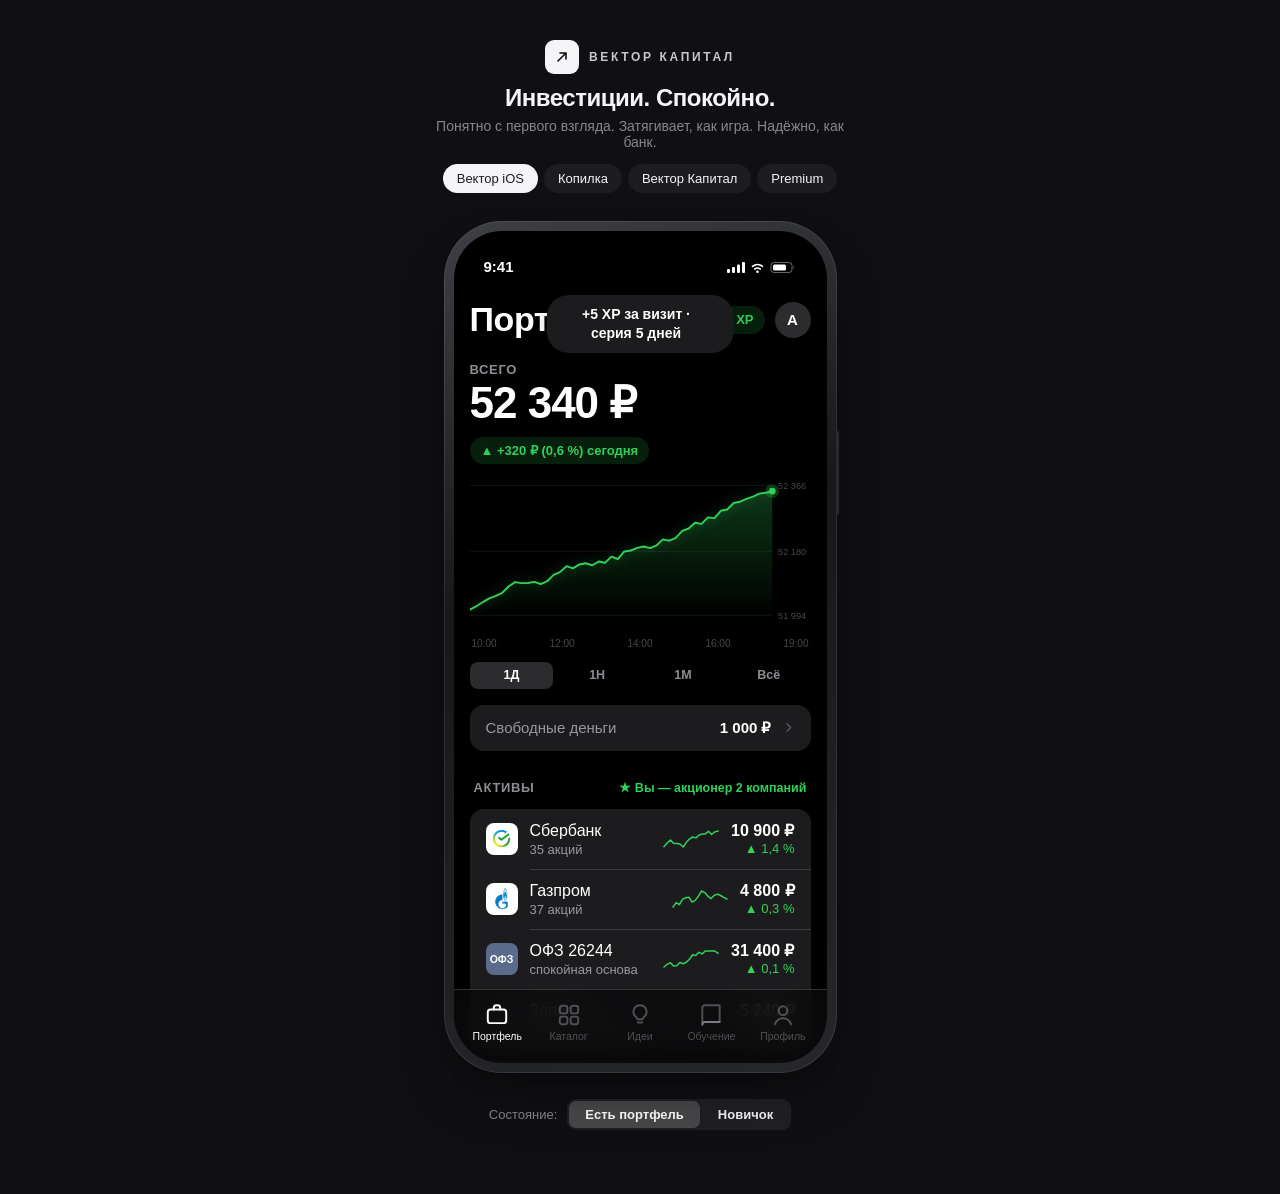
==== commit 483748c4: "feat: real company logos in asset rows Official Sber, Gazprom and Yandex marks (favicon sources; Gaz" ====
--- a/index.html
+++ b/index.html
@@ -96,13 +96,13 @@
         </div>
         <div class="card flush">
           <button class="row" data-push="asset">
-            <span class="r-icon" style="background:#21A038;font-size:12px;font-weight:700;">СБ</span>
+            <span class="r-icon logo"><img src="assets/logos/sber.png" alt=""></span>
             <span class="r-body"><span class="r-title">Сбербанк</span><span class="r-sub" style="display:block;">35 акций</span></span>
             <svg class="spark" data-spark="31" width="56" height="20" viewBox="0 0 56 20" aria-hidden="true"></svg>
             <span class="r-val"><span class="v">10 900 ₽</span><span class="d" style="color:var(--gain);display:block;">▲ 1,4 %</span></span>
           </button>
           <button class="row" data-toast-btn="В прототипе открыт Сбербанк — остальные по той же схеме">
-            <span class="r-icon" style="background:#1264B1;font-size:12px;font-weight:700;">ГП</span>
+            <span class="r-icon logo"><img src="assets/logos/gazprom-mark.png" alt=""></span>
             <span class="r-body"><span class="r-title">Газпром</span><span class="r-sub" style="display:block;">37 акций</span></span>
             <svg class="spark" data-spark="32" width="56" height="20" viewBox="0 0 56 20" aria-hidden="true"></svg>
             <span class="r-val"><span class="v">4 800 ₽</span><span class="d" style="color:var(--gain);display:block;">▲ 0,3 %</span></span>
@@ -185,7 +185,7 @@
 
       <div class="trust">
         <svg width="15" height="15" viewBox="0 0 24 24" fill="none" stroke="currentColor" stroke-width="1.8" stroke-linecap="round" stroke-linejoin="round" aria-hidden="true"><path d="M12 3.5 5 6v5.5c0 4.5 3 7.5 7 9 4-1.5 7-4.5 7-9V6z"/></svg>
-        <span>Лицензия Банка России. Бумаги хранятся в депозитарии — отдельно от денег компании.</span>
+        <span>Лицензия Банка России.</span>
       </div>
     </section>
 
@@ -221,25 +221,25 @@
           <span class="chip chip-neutral">риск: спокойно</span>
         </div>
         <div style="font-size:19px;font-weight:700;margin-top:10px;letter-spacing:-.2px;">Облигации для спокойного старта</div>
-        <div style="font-size:14px;color:var(--ink-2);margin-top:6px;">Вложили 12 000 ₽ — через год примерно <b style="color:var(--gain);">14 600 ₽</b></div>
+        <div style="font-size:14px;color:var(--ink-2);margin-top:6px;">Вложили 12 000 ₽ — через год примерно <b style="color:var(--gain);white-space:nowrap;">14 600 ₽</b></div>
       </div>
 
       <div class="section-h">Популярное</div>
       <div class="card flush">
         <button class="row" data-push="asset">
-          <span class="r-icon" style="background:#21A038;font-size:12px;font-weight:700;">СБ</span>
+          <span class="r-icon logo"><img src="assets/logos/sber.png" alt=""></span>
           <span class="r-body"><span class="r-title">Сбербанк</span><span class="r-sub" style="display:block;">Акции · банк</span></span>
           <svg class="spark" data-spark="51" width="56" height="20" viewBox="0 0 56 20" aria-hidden="true"></svg>
           <span class="r-val"><span class="v">312 ₽</span><span class="d" style="color:var(--gain);display:block;">▲ 0,8 %</span></span>
         </button>
         <button class="row" data-toast-btn="В прототипе открыт Сбербанк — остальные по той же схеме">
-          <span class="r-icon" style="background:#1264B1;font-size:12px;font-weight:700;">ГП</span>
+          <span class="r-icon logo"><img src="assets/logos/gazprom-mark.png" alt=""></span>
           <span class="r-body"><span class="r-title">Газпром</span><span class="r-sub" style="display:block;">Акции · энергетика</span></span>
           <svg class="spark" data-spark="52" width="56" height="20" viewBox="0 0 56 20" aria-hidden="true"></svg>
           <span class="r-val"><span class="v">128 ₽</span><span class="d" style="color:var(--gain);display:block;">▲ 0,3 %</span></span>
         </button>
         <button class="row" data-toast-btn="В прототипе открыт Сбербанк — остальные по той же схеме">
-          <span class="r-icon" style="background:#FC3F1D;font-size:13px;font-weight:700;">Я</span>
+          <span class="r-icon logo"><img class="full" src="assets/logos/yandex.png" alt=""></span>
           <span class="r-body"><span class="r-title">Яндекс</span><span class="r-sub" style="display:block;">Акции · технологии</span></span>
           <svg class="spark" data-spark="53" width="56" height="20" viewBox="0 0 56 20" aria-hidden="true"></svg>
           <span class="r-val"><span class="v">4 215 ₽</span><span class="d" style="color:var(--gain);display:block;">▲ 1,2 %</span></span>
@@ -272,7 +272,7 @@
         <div style="font-size:19px;font-weight:700;margin-top:8px;letter-spacing:-.2px;">Облигации для спокойного старта</div>
         <div style="display:flex;align-items:baseline;gap:8px;margin-top:8px;">
           <span style="font-size:14px;color:var(--ink-2);">Вложили 12 000 ₽ — через год примерно</span>
-          <span style="font-size:20px;font-weight:700;color:var(--gain);font-variant-numeric:tabular-nums;">14 600 ₽</span>
+          <span style="font-size:20px;font-weight:700;color:var(--gain);font-variant-numeric:tabular-nums;white-space:nowrap;">14 600 ₽</span>
         </div>
         <p style="font-size:14px;line-height:1.5;color:var(--ink-2);margin:10px 0 0;"><b style="color:var(--ink);">Почему сейчас:</b> ставки высокие — государство платит за ожидание больше обычного. Колебания маленькие, подходит для первой покупки.</p>
         <button class="btn btn-secondary" style="margin-top:16px;" data-go-tab="catalog">Смотреть в каталоге</button>
@@ -429,7 +429,7 @@
       </div>
 
       <div style="display:flex;align-items:center;gap:12px;margin-top:4px;">
-        <span style="width:44px;height:44px;border-radius:12px;background:#21A038;color:#fff;display:flex;align-items:center;justify-content:center;font-size:15px;font-weight:700;flex:none;">СБ</span>
+        <span style="width:44px;height:44px;border-radius:12px;background:#fff;display:flex;align-items:center;justify-content:center;flex:none;overflow:hidden;"><img src="assets/logos/sber.png" alt="" style="width:72%;height:72%;object-fit:contain;"></span>
         <div style="flex:1;">
           <div style="font-size:20px;font-weight:700;letter-spacing:-.2px;">Сбербанк</div>
           <div style="font-size:13px;color:var(--ink-2);">Акции · банк</div>
@@ -458,7 +458,7 @@
         <div class="sheet-cap">Если вложить 10 000 ₽</div>
         <div style="display:flex;align-items:baseline;gap:8px;margin-top:6px;">
           <span style="font-size:14px;color:var(--ink-2);">через год ≈</span>
-          <span style="font-size:26px;font-weight:700;color:var(--gain);font-variant-numeric:tabular-nums;">11 200 ₽</span>
+          <span style="font-size:26px;font-weight:700;color:var(--gain);font-variant-numeric:tabular-nums;white-space:nowrap;">11 200 ₽</span>
         </div>
         <p style="font-size:13.5px;color:var(--ink-2);margin:8px 0 0;">Вы получите ≈ 32 акции и станете акционером.</p>
         <p class="disclaimer" style="margin:6px 0 0;">Ориентир по прошлым годам, не гарантия. Цена может колебаться.</p>
--- a/assets/system.css
+++ b/assets/system.css
@@ -462,6 +462,9 @@
   justify-content: center;
   color: #fff;
 }
+.r-icon.logo { background: #FFFFFF; overflow: hidden; }
+.r-icon.logo img { width: 72%; height: 72%; object-fit: contain; display: block; }
+.r-icon.logo img.full { width: 100%; height: 100%; object-fit: cover; }
 .row .r-body { flex: 1; min-width: 0; }
 .row .r-title { font-size: 16px; font-weight: 500; }
 .row .r-sub { font-size: 13px; color: var(--ink-2); margin-top: 1px; }
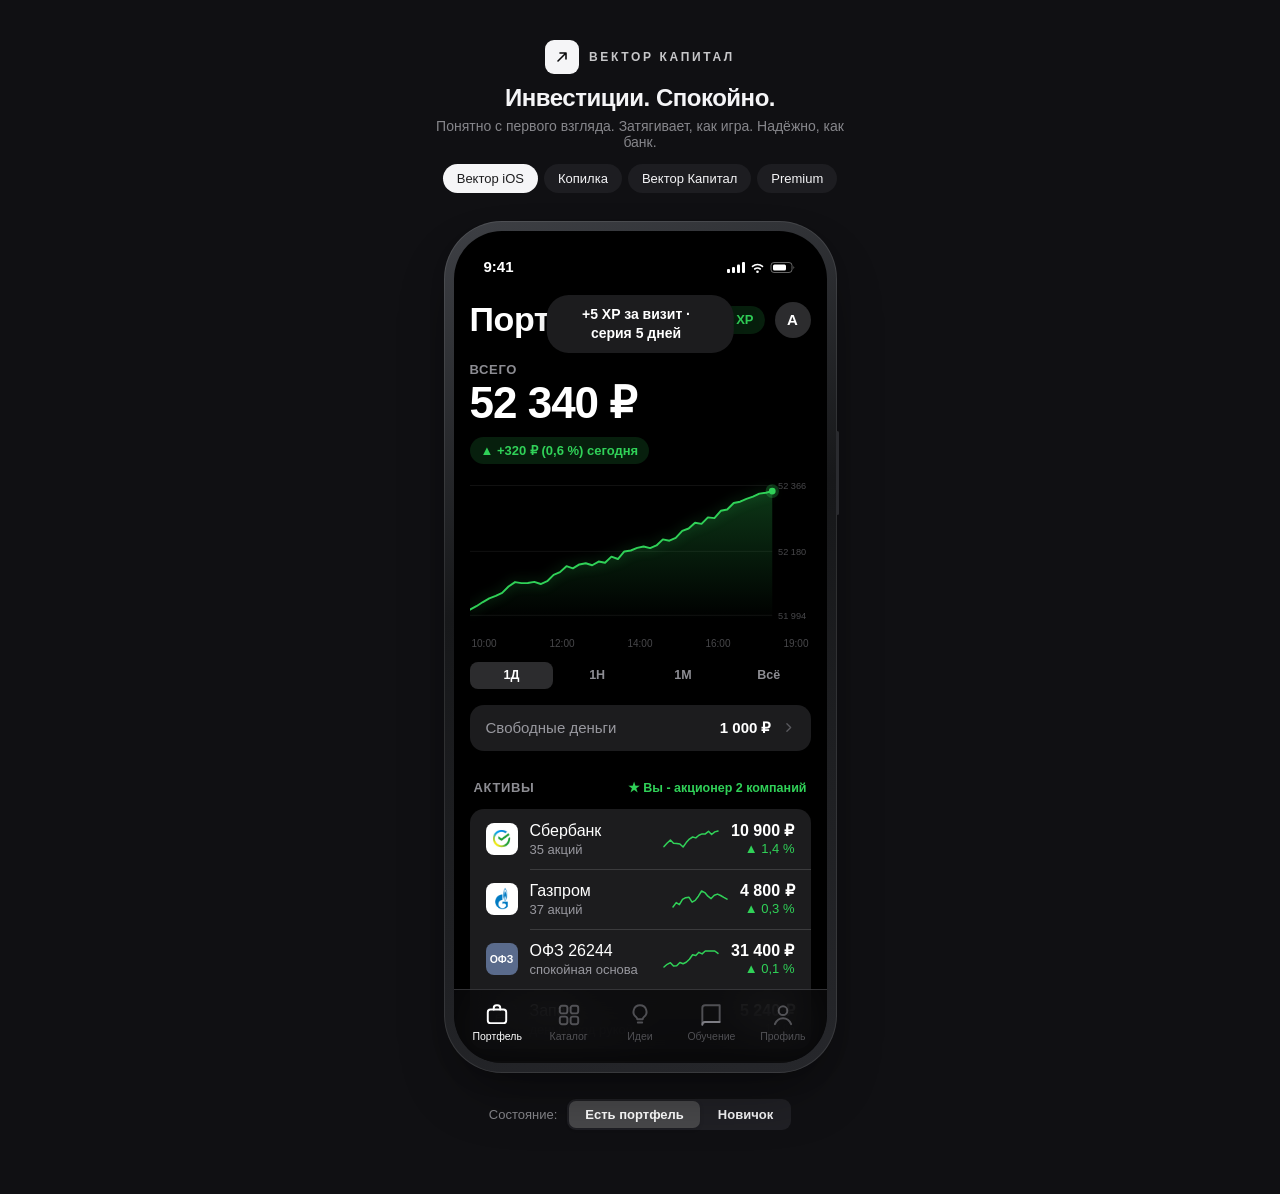
==== commit 73b3f69b: "fix: pin app to visual viewport on phones, hyphens instead of em dashes Mobile fullscreen now uses p" ====
--- a/index.html
+++ b/index.html
@@ -3,7 +3,7 @@
 <head>
 <meta charset="UTF-8">
 <meta name="viewport" content="width=device-width, initial-scale=1, maximum-scale=1, user-scalable=no, viewport-fit=cover">
-<title>Вектор Капитал — Инвестиции. Спокойно.</title>
+<title>Вектор Капитал - Инвестиции. Спокойно.</title>
 <meta name="theme-color" content="#000000">
 <link rel="manifest" href="manifest.json">
 <link rel="apple-touch-icon" href="assets/icon-ios-180.png">
@@ -92,7 +92,7 @@
 
         <div class="section-h" style="display:flex;justify-content:space-between;align-items:baseline;">
           <span>Активы</span>
-          <span style="text-transform:none;letter-spacing:0;font-size:12.5px;color:var(--gain);font-weight:600;">★ Вы — акционер 2 компаний</span>
+          <span style="text-transform:none;letter-spacing:0;font-size:12.5px;color:var(--gain);font-weight:600;">★ Вы - акционер 2 компаний</span>
         </div>
         <div class="card flush">
           <button class="row" data-push="asset">
@@ -101,13 +101,13 @@
             <svg class="spark" data-spark="31" width="56" height="20" viewBox="0 0 56 20" aria-hidden="true"></svg>
             <span class="r-val"><span class="v">10 900 ₽</span><span class="d" style="color:var(--gain);display:block;">▲ 1,4 %</span></span>
           </button>
-          <button class="row" data-toast-btn="В прототипе открыт Сбербанк — остальные по той же схеме">
+          <button class="row" data-toast-btn="В прототипе открыт Сбербанк - остальные по той же схеме">
             <span class="r-icon logo"><img src="assets/logos/gazprom-mark.png" alt=""></span>
             <span class="r-body"><span class="r-title">Газпром</span><span class="r-sub" style="display:block;">37 акций</span></span>
             <svg class="spark" data-spark="32" width="56" height="20" viewBox="0 0 56 20" aria-hidden="true"></svg>
             <span class="r-val"><span class="v">4 800 ₽</span><span class="d" style="color:var(--gain);display:block;">▲ 0,3 %</span></span>
           </button>
-          <button class="row" data-toast-btn="В прототипе открыт Сбербанк — остальные по той же схеме">
+          <button class="row" data-toast-btn="В прототипе открыт Сбербанк - остальные по той же схеме">
             <span class="r-icon" style="background:#5A6B8C;font-size:10.5px;font-weight:700;">ОФЗ</span>
             <span class="r-body"><span class="r-title">ОФЗ 26244</span><span class="r-sub" style="display:block;">спокойная основа</span></span>
             <svg class="spark" data-spark="33" width="56" height="20" viewBox="0 0 56 20" aria-hidden="true"></svg>
@@ -172,14 +172,14 @@
           </div>
           <div style="font-size:19px;font-weight:700;margin-top:8px;letter-spacing:-.2px;">Соберите первый портфель за 3 шага</div>
           <div class="bar gold" style="margin-top:14px;"><i style="width:33%;"></i></div>
-          <button class="btn btn-primary" style="margin-top:16px;" data-go-tab="catalog">Продолжить — это 2 минуты</button>
+          <button class="btn btn-primary" style="margin-top:16px;" data-go-tab="catalog">Продолжить - это 2 минуты</button>
         </div>
 
         <div class="card" style="display:flex;gap:12px;align-items:center;">
           <div style="width:36px;height:36px;border-radius:10px;background:var(--gain-bg);color:var(--gain);display:flex;align-items:center;justify-content:center;flex:none;">
             <svg width="18" height="18" viewBox="0 0 24 24" fill="none" stroke="currentColor" stroke-width="2" stroke-linecap="round" stroke-linejoin="round" aria-hidden="true"><path d="m5 12.5 4.5 4.5L19 7"/></svg>
           </div>
-          <div style="font-size:14px;line-height:1.4;">На счёте <b>1 000 ₽</b> — пополнили, отличный старт</div>
+          <div style="font-size:14px;line-height:1.4;">На счёте <b>1 000 ₽</b> - пополнили, отличный старт</div>
         </div>
       </div>
 
@@ -221,7 +221,7 @@
           <span class="chip chip-neutral">риск: спокойно</span>
         </div>
         <div style="font-size:19px;font-weight:700;margin-top:10px;letter-spacing:-.2px;">Облигации для спокойного старта</div>
-        <div style="font-size:14px;color:var(--ink-2);margin-top:6px;">Вложили 12 000 ₽ — через год примерно <b style="color:var(--gain);white-space:nowrap;">14 600 ₽</b></div>
+        <div style="font-size:14px;color:var(--ink-2);margin-top:6px;">Вложили 12 000 ₽ - через год примерно <b style="color:var(--gain);white-space:nowrap;">14 600 ₽</b></div>
       </div>
 
       <div class="section-h">Популярное</div>
@@ -232,25 +232,25 @@
           <svg class="spark" data-spark="51" width="56" height="20" viewBox="0 0 56 20" aria-hidden="true"></svg>
           <span class="r-val"><span class="v">312 ₽</span><span class="d" style="color:var(--gain);display:block;">▲ 0,8 %</span></span>
         </button>
-        <button class="row" data-toast-btn="В прототипе открыт Сбербанк — остальные по той же схеме">
+        <button class="row" data-toast-btn="В прототипе открыт Сбербанк - остальные по той же схеме">
           <span class="r-icon logo"><img src="assets/logos/gazprom-mark.png" alt=""></span>
           <span class="r-body"><span class="r-title">Газпром</span><span class="r-sub" style="display:block;">Акции · энергетика</span></span>
           <svg class="spark" data-spark="52" width="56" height="20" viewBox="0 0 56 20" aria-hidden="true"></svg>
           <span class="r-val"><span class="v">128 ₽</span><span class="d" style="color:var(--gain);display:block;">▲ 0,3 %</span></span>
         </button>
-        <button class="row" data-toast-btn="В прототипе открыт Сбербанк — остальные по той же схеме">
+        <button class="row" data-toast-btn="В прототипе открыт Сбербанк - остальные по той же схеме">
           <span class="r-icon logo"><img class="full" src="assets/logos/yandex.png" alt=""></span>
           <span class="r-body"><span class="r-title">Яндекс</span><span class="r-sub" style="display:block;">Акции · технологии</span></span>
           <svg class="spark" data-spark="53" width="56" height="20" viewBox="0 0 56 20" aria-hidden="true"></svg>
           <span class="r-val"><span class="v">4 215 ₽</span><span class="d" style="color:var(--gain);display:block;">▲ 1,2 %</span></span>
         </button>
-        <button class="row" data-toast-btn="В прототипе открыт Сбербанк — остальные по той же схеме">
+        <button class="row" data-toast-btn="В прототипе открыт Сбербанк - остальные по той же схеме">
           <span class="r-icon" style="background:#5A6B8C;font-size:10.5px;font-weight:700;">ОФЗ</span>
           <span class="r-body"><span class="r-title">ОФЗ 26244</span><span class="r-sub" style="display:block;">Облигации · государство</span></span>
           <svg class="spark" data-spark="54" width="56" height="20" viewBox="0 0 56 20" aria-hidden="true"></svg>
           <span class="r-val"><span class="v">≈ 15 %</span><span class="d" style="color:var(--ink-2);display:block;">в год</span></span>
         </button>
-        <button class="row" data-toast-btn="В прототипе открыт Сбербанк — остальные по той же схеме">
+        <button class="row" data-toast-btn="В прототипе открыт Сбербанк - остальные по той же схеме">
           <span class="r-icon" style="background:#8A6D1C;font-size:12px;font-weight:700;">Au</span>
           <span class="r-body"><span class="r-title">Фонд «Золото»</span><span class="r-sub" style="display:block;">Защита от инфляции</span></span>
           <svg class="spark" data-spark="55" width="56" height="20" viewBox="0 0 56 20" aria-hidden="true"></svg>
@@ -262,7 +262,7 @@
     <!-- ================= Идеи ================= -->
     <section class="screen" data-screen="ideas">
       <h1 class="large-title">Идеи</h1>
-      <p class="subtitle">Готовые решения — с объяснением, почему</p>
+      <p class="subtitle">Готовые решения - с объяснением, почему</p>
 
       <div class="card">
         <div style="display:flex;justify-content:space-between;align-items:center;">
@@ -271,10 +271,10 @@
         </div>
         <div style="font-size:19px;font-weight:700;margin-top:8px;letter-spacing:-.2px;">Облигации для спокойного старта</div>
         <div style="display:flex;align-items:baseline;gap:8px;margin-top:8px;">
-          <span style="font-size:14px;color:var(--ink-2);">Вложили 12 000 ₽ — через год примерно</span>
+          <span style="font-size:14px;color:var(--ink-2);">Вложили 12 000 ₽ - через год примерно</span>
           <span style="font-size:20px;font-weight:700;color:var(--gain);font-variant-numeric:tabular-nums;white-space:nowrap;">14 600 ₽</span>
         </div>
-        <p style="font-size:14px;line-height:1.5;color:var(--ink-2);margin:10px 0 0;"><b style="color:var(--ink);">Почему сейчас:</b> ставки высокие — государство платит за ожидание больше обычного. Колебания маленькие, подходит для первой покупки.</p>
+        <p style="font-size:14px;line-height:1.5;color:var(--ink-2);margin:10px 0 0;"><b style="color:var(--ink);">Почему сейчас:</b> ставки высокие - государство платит за ожидание больше обычного. Колебания маленькие, подходит для первой покупки.</p>
         <button class="btn btn-secondary" style="margin-top:16px;" data-go-tab="catalog">Смотреть в каталоге</button>
       </div>
 
@@ -285,7 +285,7 @@
           <svg class="chev" width="13" height="13" viewBox="0 0 24 24" fill="none" stroke="currentColor" stroke-width="2.4" stroke-linecap="round" stroke-linejoin="round" aria-hidden="true"><path d="m9 5 7 7-7 7"/></svg>
         </button>
         <button class="row no-icon" data-toast-btn="Идея откроется во второй фазе">
-          <span class="r-body"><span class="r-title">Фонд «На всё сразу»</span><span class="r-sub" style="display:block;">один фонд — весь рынок</span></span>
+          <span class="r-body"><span class="r-title">Фонд «На всё сразу»</span><span class="r-sub" style="display:block;">один фонд - весь рынок</span></span>
           <svg class="chev" width="13" height="13" viewBox="0 0 24 24" fill="none" stroke="currentColor" stroke-width="2.4" stroke-linecap="round" stroke-linejoin="round" aria-hidden="true"><path d="m9 5 7 7-7 7"/></svg>
         </button>
         <button class="row no-icon" data-toast-btn="Идея откроется во второй фазе">
@@ -298,7 +298,7 @@
     <!-- ================= Обучение ================= -->
     <section class="screen" data-screen="learn">
       <h1 class="large-title">Обучение</h1>
-      <p class="subtitle">3 минуты в день — и рынок понятен</p>
+      <p class="subtitle">3 минуты в день - и рынок понятен</p>
 
       <div class="section-h">Раздел 1 · Основы</div>
       <div class="card flush">
@@ -360,7 +360,7 @@
         </div>
         <div>
           <div style="font-size:16px;font-weight:600;">Серия: 5 дней подряд</div>
-          <div style="font-size:13px;color:var(--ink-2);margin-top:2px;">За визит или урок — не за сделки.</div>
+          <div style="font-size:13px;color:var(--ink-2);margin-top:2px;">За визит или урок - не за сделки.</div>
         </div>
       </div>
 
@@ -395,7 +395,7 @@
           <span class="r-body"><span class="r-title">Уведомления</span><span class="r-sub" style="display:block;">Только полезные</span></span>
           <svg class="chev" width="13" height="13" viewBox="0 0 24 24" fill="none" stroke="currentColor" stroke-width="2.4" stroke-linecap="round" stroke-linejoin="round" aria-hidden="true"><path d="m9 5 7 7-7 7"/></svg>
         </button>
-        <button class="row no-icon" data-toast-btn="Чат поддержки — фаза 2">
+        <button class="row no-icon" data-toast-btn="Чат поддержки - фаза 2">
           <span class="r-body"><span class="r-title">Помощь</span><span class="r-sub" style="display:block;">Ответим простыми словами</span></span>
           <svg class="chev" width="13" height="13" viewBox="0 0 24 24" fill="none" stroke="currentColor" stroke-width="2.4" stroke-linecap="round" stroke-linejoin="round" aria-hidden="true"><path d="m9 5 7 7-7 7"/></svg>
         </button>
@@ -466,7 +466,7 @@
 
       <div class="card">
         <div class="sheet-cap">Простыми словами</div>
-        <p style="margin:8px 0 0;font-size:15px;line-height:1.5;">Самый большой банк страны: картами Сбера пользуется каждый второй. Покупая акцию, вы становитесь совладельцем — и зарабатываете, когда банк растёт.</p>
+        <p style="margin:8px 0 0;font-size:15px;line-height:1.5;">Самый большой банк страны: картами Сбера пользуется каждый второй. Покупая акцию, вы становитесь совладельцем - и зарабатываете, когда банк растёт.</p>
       </div>
 
       <div class="card" style="display:flex;gap:12px;align-items:flex-start;">
@@ -485,7 +485,7 @@
 
       <div class="btn-row">
         <button class="btn btn-primary" data-sheet="buy">Купить</button>
-        <button class="btn btn-secondary" data-toast-btn="В прототипе — покупка; продажа устроена так же">Продать</button>
+        <button class="btn btn-secondary" data-toast-btn="В прототипе - покупка; продажа устроена так же">Продать</button>
       </div>
     </section>
 
@@ -504,13 +504,13 @@
           <span class="r-icon" style="background:var(--gain-bg);color:var(--gain);">
             <svg width="17" height="17" viewBox="0 0 24 24" fill="none" stroke="currentColor" stroke-width="1.8" stroke-linecap="round" stroke-linejoin="round" aria-hidden="true"><path d="M6 16.5v-5a6 6 0 0 1 12 0v5l1.5 2.5H4.5z"/><path d="M10.3 21a2 2 0 0 0 3.4 0"/></svg>
           </span>
-          <span class="r-body"><span class="r-title" style="font-size:15px;">Урок дня ждёт — 3 минуты</span><span class="r-sub" style="display:block;">сегодня, 10:00</span></span>
+          <span class="r-body"><span class="r-title" style="font-size:15px;">Урок дня ждёт - 3 минуты</span><span class="r-sub" style="display:block;">сегодня, 10:00</span></span>
         </div>
         <div class="row" style="cursor:default;">
           <span class="r-icon" style="background:var(--gain-bg);color:var(--gain);">
             <svg width="15" height="17" viewBox="0 0 24 24" fill="currentColor" aria-hidden="true"><path d="M12 2.5c1.3 3.6-4.4 5.3-4.4 10.4a4.4 4.4 0 0 0 8.8 0c0-2.1-1-3.4-1.7-4.4-.8 1.2-1.7 1.5-1.7 1.5.5-2.2.1-5.1-1-7.5z"/></svg>
           </span>
-          <span class="r-body"><span class="r-title" style="font-size:15px;">Серия 5 дней — так держать!</span><span class="r-sub" style="display:block;">вчера</span></span>
+          <span class="r-body"><span class="r-title" style="font-size:15px;">Серия 5 дней - так держать!</span><span class="r-sub" style="display:block;">вчера</span></span>
         </div>
         <div class="row" style="cursor:default;">
           <span class="r-icon" style="background:var(--card-2);color:var(--ink-2);">
@@ -520,7 +520,7 @@
         </div>
       </div>
 
-      <p style="font-size:13px;color:var(--ink-2);margin:14px 4px 0;line-height:1.45;">Никаких «срочно покупайте» — только привычка, уроки и цель.</p>
+      <p style="font-size:13px;color:var(--ink-2);margin:14px 4px 0;line-height:1.45;">Никаких «срочно покупайте» - только привычка, уроки и цель.</p>
     </section>
 
     <!-- ================= Шторки ================= -->
@@ -541,7 +541,7 @@
           <div class="kv-row"><span class="k">Ваша доля</span><span class="v" style="color:var(--gain);" data-shares-out data-price="312">≈ 32 акции</span></div>
           <div class="kv-row"><span class="k">Через год</span><span class="v" style="color:var(--gain);" data-projection>11 200 ₽</span></div>
         </div>
-        <p style="font-size:13px;color:var(--ink-2);margin:10px 0 0;">Покупаем на сумму, а не «лотами» — так проще.</p>
+        <p style="font-size:13px;color:var(--ink-2);margin:10px 0 0;">Покупаем на сумму, а не «лотами» - так проще.</p>
         <button class="btn btn-primary" style="margin-top:18px;" data-goto="2">Проверить заявку</button>
       </div>
 
@@ -561,7 +561,7 @@
 
       <div class="sheet-step" data-step="3">
         <div class="success-wrap">
-          <h3>Вы — акционер</h3>
+          <h3>Вы - акционер</h3>
 
           <div class="cert">
             <div class="seal">
@@ -577,7 +577,7 @@
             <span class="chip chip-gold">+100 XP</span>
             <span class="chip chip-neutral">Бейдж «Первая покупка»</span>
           </div>
-          <p style="font-size:13.5px;color:var(--ink-2);margin:14px 0 0;line-height:1.45;">Совет: не продавайте при первых колебаниях — время работает на вас.</p>
+          <p style="font-size:13.5px;color:var(--ink-2);margin:14px 0 0;line-height:1.45;">Совет: не продавайте при первых колебаниях - время работает на вас.</p>
           <button class="btn btn-primary" style="margin-top:18px;" data-finish>Смотреть портфель</button>
         </div>
       </div>
@@ -589,16 +589,16 @@
       <div class="sheet-step on" data-step="1">
         <div class="sheet-cap" style="color:var(--gain);">Урок дня · 3 мин · +20 XP</div>
         <h3>Почему цены прыгают</h3>
-        <p style="font-size:15px;line-height:1.5;margin:10px 0 0;">Цена акции меняется каждый день — как настроение рынка. Кто-то покупает, кто-то продаёт, и цена «дышит».</p>
-        <p style="font-size:15px;line-height:1.5;color:var(--ink-2);margin:8px 0 0;">Это не поломка — это нормальная жизнь биржи.</p>
+        <p style="font-size:15px;line-height:1.5;margin:10px 0 0;">Цена акции меняется каждый день - как настроение рынка. Кто-то покупает, кто-то продаёт, и цена «дышит».</p>
+        <p style="font-size:15px;line-height:1.5;color:var(--ink-2);margin:8px 0 0;">Это не поломка - это нормальная жизнь биржи.</p>
         <button class="btn btn-primary" style="margin-top:20px;" data-goto="2">Дальше</button>
       </div>
 
       <div class="sheet-step" data-step="2">
         <div class="sheet-cap" style="color:var(--gain);">Урок дня · 2 из 3</div>
-        <h3>Чем длиннее срок — тем спокойнее</h3>
+        <h3>Чем длиннее срок - тем спокойнее</h3>
         <p style="font-size:15px;line-height:1.5;margin:10px 0 0;">Дневные скачки на горизонте 3–5 лет превращаются в ровную линию роста.</p>
-        <p style="font-size:15px;line-height:1.5;color:var(--ink-2);margin:8px 0 0;">Поэтому для долгой цели — как ваш «Отпуск» — колебания почти не важны.</p>
+        <p style="font-size:15px;line-height:1.5;color:var(--ink-2);margin:8px 0 0;">Поэтому для долгой цели - как ваш «Отпуск» - колебания почти не важны.</p>
         <button class="btn btn-primary" style="margin-top:20px;" data-goto="3">Дальше</button>
       </div>
 
--- a/assets/system.css
+++ b/assets/system.css
@@ -986,9 +986,11 @@
   .studio-head, .proto-controls, .studio-foot { display: none; }
   .stage { width: 100%; }
   .device {
-    width: 100%;
-    height: 100vh;
-    height: 100dvh;
+    /* Фиксируемся к видимому вьюпорту: низ всегда прижат, без vh-математики */
+    position: fixed;
+    inset: 0;
+    width: auto;
+    height: auto;
     border-radius: 0;
     padding: 0;
     box-shadow: none;
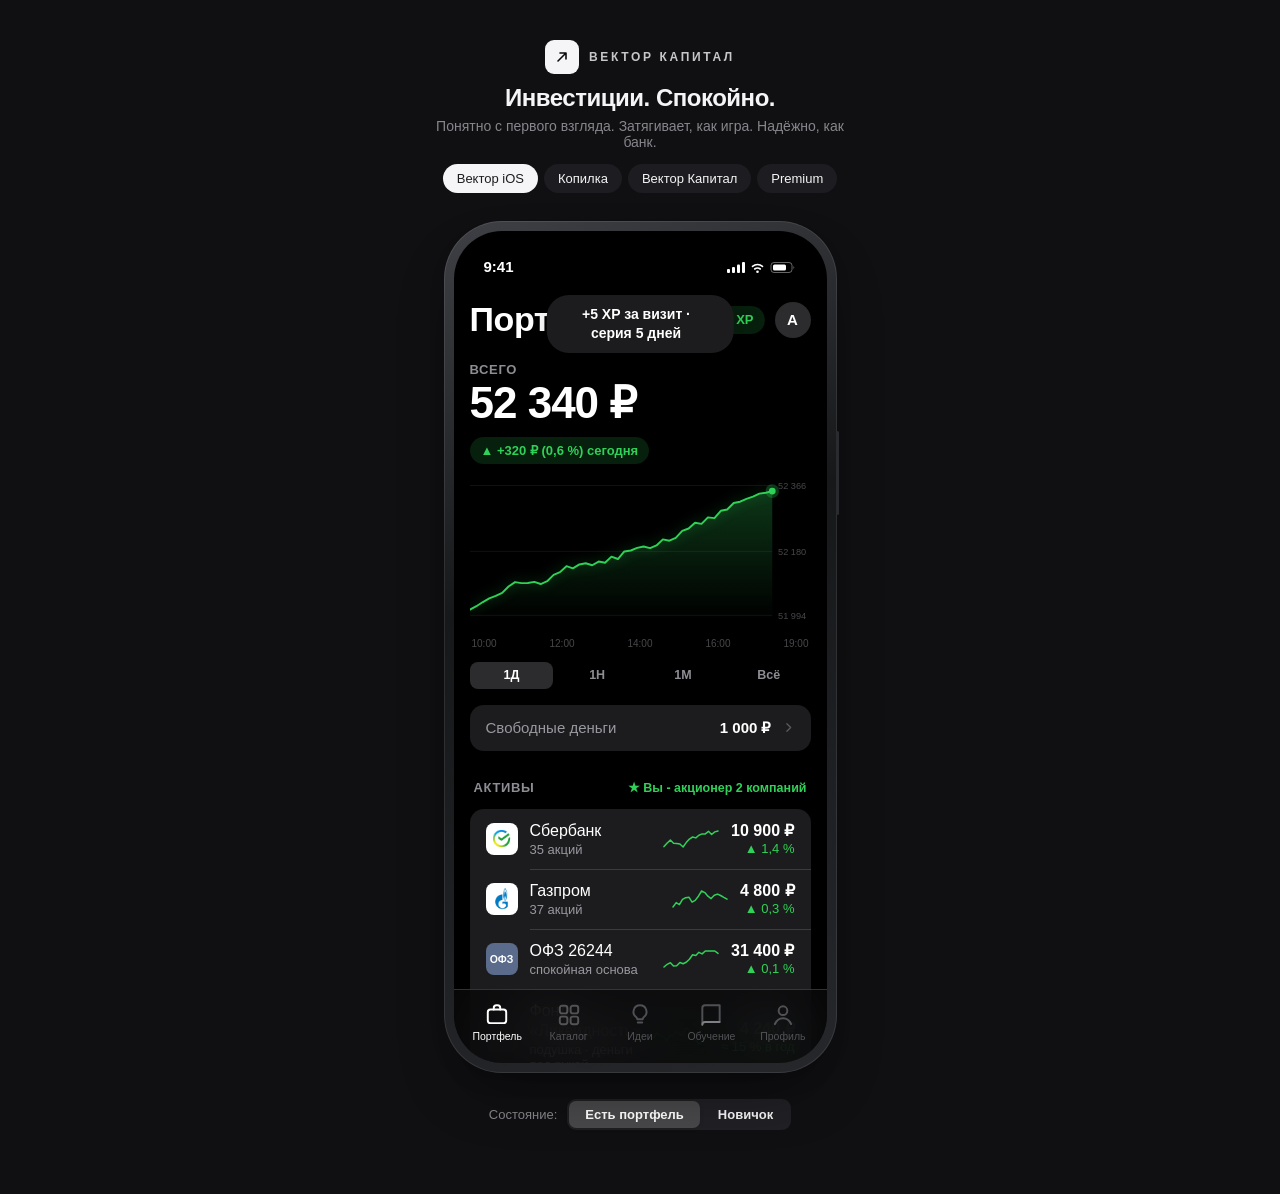
==== commit 13bbacb7: "feat: consistent cash model - free cash vs liquidity cushion Free cash (buying power) is now separat" ====
--- a/index.html
+++ b/index.html
@@ -62,7 +62,7 @@
       <div style="display:flex;align-items:center;gap:10px;">
         <h1 class="large-title" style="margin:0;flex:1;">Портфель</h1>
         <span class="chip chip-gold" title="Серия: 5 дней подряд" data-bind="xp-chip">240 XP</span>
-        <div class="avatar" style="width:36px;height:36px;font-size:15px;background:var(--card-2);color:#fff;">А</div>
+        <button class="avatar" data-go-tab="profile" aria-label="Профиль" style="width:36px;height:36px;font-size:15px;background:var(--card-2);color:#fff;border:0;cursor:pointer;font-family:var(--font-ui);font-weight:700;">А</button>
       </div>
 
       <!-- Есть портфель -->
@@ -86,7 +86,7 @@
 
         <button class="power-row" data-sheet="topup">
           <span class="pw-label">Свободные деньги</span>
-          <span class="pw-val">1 000 ₽</span>
+          <span class="pw-val" data-bind="cash-free">1 000 ₽</span>
           <svg class="chev" width="13" height="13" viewBox="0 0 24 24" fill="none" stroke="currentColor" stroke-width="2.4" stroke-linecap="round" stroke-linejoin="round" aria-hidden="true" style="color:var(--ink-3);"><path d="m9 5 7 7-7 7"/></svg>
         </button>
 
@@ -113,12 +113,13 @@
             <svg class="spark" data-spark="33" width="56" height="20" viewBox="0 0 56 20" aria-hidden="true"></svg>
             <span class="r-val"><span class="v">31 400 ₽</span><span class="d" style="color:var(--gain);display:block;">▲ 0,1 %</span></span>
           </button>
-          <button class="row" data-sheet="topup">
+          <button class="row" data-toast-btn="Подушка портфеля: пополняется из свободных денег - фаза 2">
             <span class="r-icon" style="background:var(--card-2);color:var(--ink-2);">
-              <svg width="16" height="16" viewBox="0 0 24 24" fill="none" stroke="currentColor" stroke-width="1.8" stroke-linecap="round" stroke-linejoin="round" aria-hidden="true"><rect x="3.5" y="6" width="17" height="13" rx="2.5"/><path d="M3.5 10h17"/></svg>
+              <svg width="16" height="16" viewBox="0 0 24 24" fill="none" stroke="currentColor" stroke-width="1.8" stroke-linecap="round" stroke-linejoin="round" aria-hidden="true"><path d="M12 3.5 5 6v5.5c0 4.5 3 7.5 7 9 4-1.5 7-4.5 7-9V6z"/></svg>
             </span>
-            <span class="r-body"><span class="r-title">Запас</span><span class="r-sub" style="display:block;">деньги под рукой</span></span>
-            <span class="r-val"><span class="v">5 240 ₽</span><span class="d" style="color:var(--ink-2);display:block;">10 %</span></span>
+            <span class="r-body"><span class="r-title">Фонд «Ликвидность»</span><span class="r-sub" style="display:block;">подушка · деньги под рукой</span></span>
+            <svg class="spark" data-spark="34" width="56" height="20" viewBox="0 0 56 20" aria-hidden="true"></svg>
+            <span class="r-val"><span class="v">4 240 ₽</span><span class="d" style="color:var(--gain);display:block;">≈ 15 % в год</span></span>
           </button>
         </div>
 
@@ -640,7 +641,7 @@
             <svg width="30" height="30" viewBox="0 0 24 24" fill="none" stroke="currentColor" stroke-width="2.4" stroke-linecap="round" stroke-linejoin="round" aria-hidden="true"><path d="m5 12.5 4.5 4.5L19 7"/></svg>
           </div>
           <h3>Счёт пополнен</h3>
-          <p style="font-size:14px;color:var(--ink-2);margin:10px 0 0;"><b style="color:var(--gain);" data-bind="topup-out">+5 000 ₽</b> уже в «Запасе» и работают на вашу цель.</p>
+          <p style="font-size:14px;color:var(--ink-2);margin:10px 0 0;"><b style="color:var(--gain);" data-bind="topup-out">+5 000 ₽</b> уже в свободных деньгах - можно покупать.</p>
           <button class="btn btn-primary" style="margin-top:18px;" data-close-sheet>Отлично</button>
         </div>
       </div>
